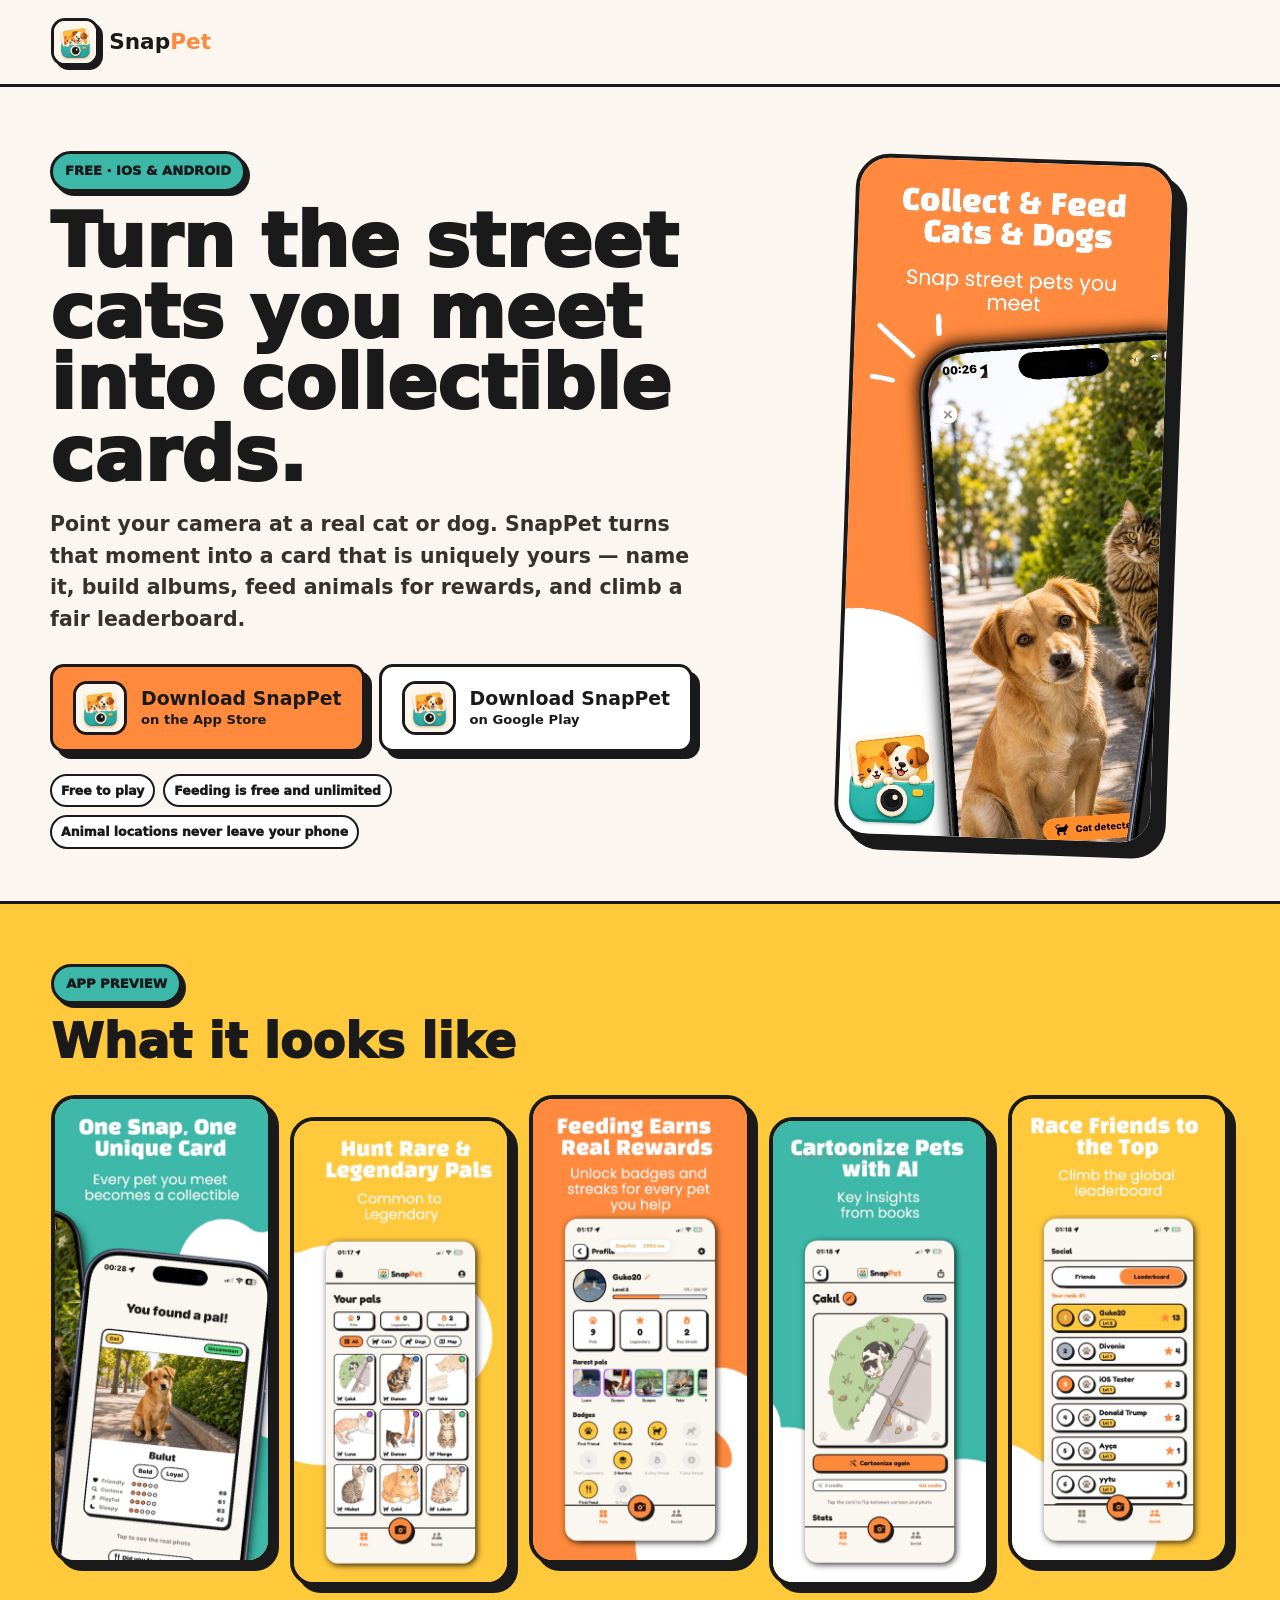
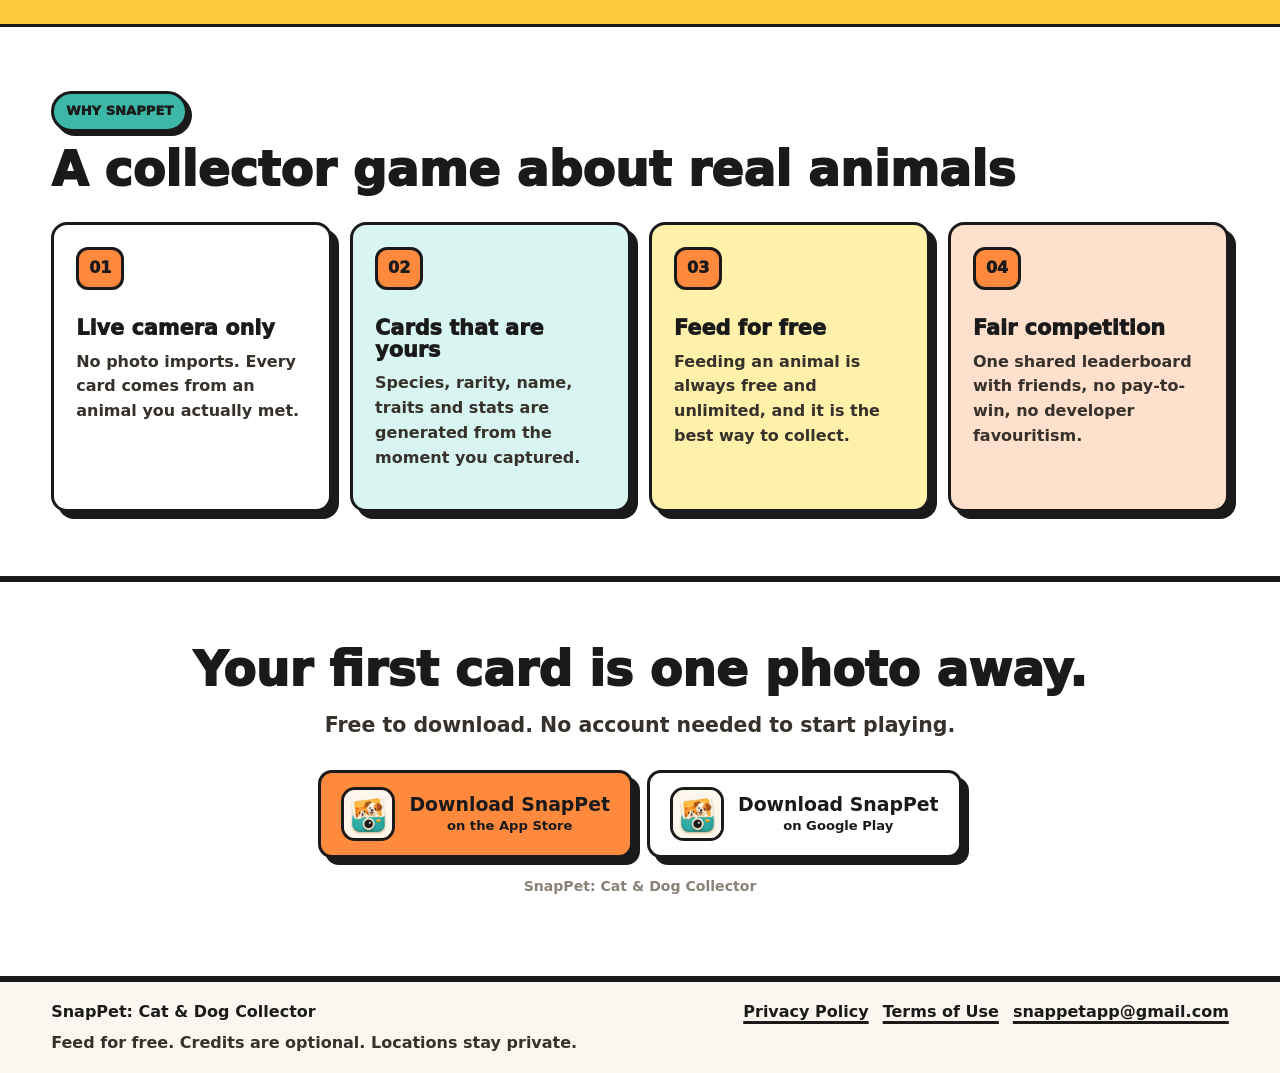
==== download.html @ 724a5b11 "Add an ad landing page that routes visitors to their own store" ====
<!DOCTYPE html>
<html lang="en">
<head>
  <meta charset="utf-8">
  <meta name="viewport" content="width=device-width, initial-scale=1">
  <title>Download SnapPet: Cat &amp; Dog Collector</title>
  <meta name="description" content="Point your camera at a real street cat or dog and turn the moment into a collectible card. Free to play on iOS and Android.">
  <!-- Ad landing page: kept out of search so it does not compete with index.html.
       Remove this tag if you ever want it to rank organically. -->
  <meta name="robots" content="noindex, follow">
  <meta name="theme-color" content="#FBF7F0">
  <meta property="og:title" content="Download SnapPet: Cat &amp; Dog Collector">
  <meta property="og:description" content="Turn the street cats and dogs you meet into collectible cards. Free on iOS and Android.">
  <meta property="og:type" content="website">
  <meta property="og:image" content="assets/app-icon.png">
  <link rel="icon" href="assets/brand-icon.png">
  <link rel="apple-touch-icon" href="assets/app-icon.png">
  <link rel="preload" as="image" href="assets/lp/hero.jpg">
  <link rel="stylesheet" href="styles.css">
  <style>
    /* Page-scoped extras so the shared styles.css stays untouched. */
    .lp-trust {
      display: flex;
      flex-wrap: wrap;
      gap: 8px;
      margin: 22px 0 0;
      padding: 0;
      list-style: none;
    }
    .lp-cta {
      text-align: center;
    }
    .lp-cta h2 {
      margin-top: 0;
    }
    .lp-cta .actions {
      justify-content: center;
    }
    .lp-note {
      margin-top: 18px;
      color: var(--warm-gray);
      font-size: .88rem;
      font-weight: 700;
    }
    /* styles.css sizes these images by width alone. This page also sets intrinsic
       width/height attributes (so the layout does not jump while they load), which
       without height:auto would stretch them to their full pixel height. */
    .hero-shot,
    .screen-grid img {
      height: auto;
    }
    /* Keep the hero image short enough that the store buttons stay above the fold
       on a laptop; on phones the copy and buttons already come first. */
    .hero-visual {
      width: min(100%, 320px);
    }
  </style>
</head>
<body>
  <header class="site-header">
    <a class="brand" href="index.html" aria-label="SnapPet">
      <img src="assets/lp/icon.png" alt="" width="48" height="48">
      <span>Snap<strong>Pet</strong></span>
    </a>
  </header>

  <main>
    <section class="hero">
      <div class="hero-copy">
        <p class="eyebrow" data-i18n="eyebrow">Free · iOS &amp; Android</p>
        <h1 data-i18n="h1">Turn the street cats you meet into collectible cards.</h1>
        <p class="lead" data-i18n="lead">Point your camera at a real cat or dog. SnapPet turns that moment into a card that is uniquely yours — name it, build albums, feed animals for rewards, and climb a fair leaderboard.</p>

        <div class="actions" id="store-actions">
          <a class="neo-button primary download-button" data-store="ios" href="https://apps.apple.com/app/id6784579838" target="_blank" rel="noopener" aria-label="Download SnapPet on the App Store">
            <img src="assets/lp/icon.png" alt="" width="54" height="54">
            <span>
              <strong data-i18n="cta">Download SnapPet</strong>
              <small data-i18n="ctaIos">on the App Store</small>
            </span>
          </a>
          <a class="neo-button secondary download-button" data-store="android" href="https://play.google.com/store/apps/details?id=com.easestack.snappet" target="_blank" rel="noopener" aria-label="Get SnapPet on Google Play">
            <img src="assets/lp/icon.png" alt="" width="54" height="54">
            <span>
              <strong data-i18n="cta">Download SnapPet</strong>
              <small data-i18n="ctaAndroid">on Google Play</small>
            </span>
          </a>
        </div>

        <ul class="lp-trust">
          <li class="pill" data-i18n="trust1">Free to play</li>
          <li class="pill" data-i18n="trust2">Feeding is free and unlimited</li>
          <li class="pill" data-i18n="trust3">Animal locations never leave your phone</li>
        </ul>
      </div>
      <div class="hero-visual">
        <img class="hero-shot" src="assets/lp/hero.jpg" width="549" height="1190" alt="SnapPet live camera screen recognising a street cat" fetchpriority="high">
      </div>
    </section>

    <section class="screens-showcase" aria-label="SnapPet app screens">
      <div class="section-heading">
        <p class="eyebrow" data-i18n="screensEyebrow">App preview</p>
        <h2 data-i18n="screensTitle">What it looks like</h2>
      </div>
      <div class="screen-grid">
        <img src="assets/lp/screen-card.jpg" width="440" height="953" loading="lazy" decoding="async" alt="A collectible card revealed after a capture">
        <img src="assets/lp/screen-collection.jpg" width="440" height="953" loading="lazy" decoding="async" alt="The collection screen with rare and legendary pals">
        <img src="assets/lp/screen-feeding.jpg" width="440" height="953" loading="lazy" decoding="async" alt="Feeding rewards and badges">
        <img src="assets/lp/screen-ai.jpg" width="440" height="953" loading="lazy" decoding="async" alt="An AI cartoonized pet card">
        <img src="assets/lp/screen-leaderboard.jpg" width="440" height="953" loading="lazy" decoding="async" alt="The social leaderboard">
      </div>
    </section>

    <section class="band">
      <div class="section-heading">
        <p class="eyebrow" data-i18n="whyEyebrow">Why SnapPet</p>
        <h2 data-i18n="whyTitle">A collector game about real animals</h2>
      </div>
      <div class="feature-grid">
        <article class="neo-card">
          <span class="number">01</span>
          <h3 data-i18n="f1t">Live camera only</h3>
          <p data-i18n="f1b">No photo imports. Every card comes from an animal you actually met.</p>
        </article>
        <article class="neo-card teal">
          <span class="number">02</span>
          <h3 data-i18n="f2t">Cards that are yours</h3>
          <p data-i18n="f2b">Species, rarity, name, traits and stats are generated from the moment you captured.</p>
        </article>
        <article class="neo-card yellow">
          <span class="number">03</span>
          <h3 data-i18n="f3t">Feed for free</h3>
          <p data-i18n="f3b">Feeding an animal is always free and unlimited, and it is the best way to collect.</p>
        </article>
        <article class="neo-card orange">
          <span class="number">04</span>
          <h3 data-i18n="f4t">Fair competition</h3>
          <p data-i18n="f4b">One shared leaderboard with friends, no pay-to-win, no developer favouritism.</p>
        </article>
      </div>
    </section>

    <section class="band lp-cta">
      <h2 data-i18n="finalTitle">Your first card is one photo away.</h2>
      <p class="lead" style="margin-inline:auto" data-i18n="finalBody">Free to download. No account needed to start playing.</p>
      <div class="actions" id="store-actions-bottom">
        <a class="neo-button primary download-button" data-store="ios" href="https://apps.apple.com/app/id6784579838" target="_blank" rel="noopener" aria-label="Download SnapPet on the App Store">
          <img src="assets/lp/icon.png" alt="" width="54" height="54">
          <span>
            <strong data-i18n="cta">Download SnapPet</strong>
            <small data-i18n="ctaIos">on the App Store</small>
          </span>
        </a>
        <a class="neo-button secondary download-button" data-store="android" href="https://play.google.com/store/apps/details?id=com.easestack.snappet" target="_blank" rel="noopener" aria-label="Get SnapPet on Google Play">
          <img src="assets/lp/icon.png" alt="" width="54" height="54">
          <span>
            <strong data-i18n="cta">Download SnapPet</strong>
            <small data-i18n="ctaAndroid">on Google Play</small>
          </span>
        </a>
      </div>
      <p class="lp-note" data-i18n="finalNote">SnapPet: Cat &amp; Dog Collector</p>
    </section>
  </main>

  <footer class="site-footer">
    <div>
      <strong>SnapPet: Cat &amp; Dog Collector</strong>
      <p data-i18n="footerTag">Feed for free. Credits are optional. Locations stay private.</p>
    </div>
    <div class="footer-links">
      <a href="privacy.html" data-i18n="privacy">Privacy Policy</a>
      <a href="terms.html" data-i18n="terms">Terms of Use</a>
      <a href="mailto:snappetapp@gmail.com">snappetapp@gmail.com</a>
    </div>
  </footer>

  <script>
  (function () {
    // ---- 1. Localisation -------------------------------------------------
    // Turkish is the primary ad market, so TR visitors get Turkish copy.
    // `?lang=tr` / `?lang=en` overrides detection, which makes the page testable.
    var TR = {
      eyebrow: 'Ücretsiz · iOS & Android',
      h1: 'Sokakta gördüğün kediyi koleksiyon kartına çevir.',
      lead: 'Kameranı gerçek bir kediye ya da köpeğe doğrult. SnapPet o anı sana özel bir karta dönüştürsün — isim ver, albüm yap, hayvanları besleyip ödül kazan, adil liderlik tablosunda yarış.',
      cta: "SnapPet'i indir",
      ctaIos: "App Store'dan",
      ctaAndroid: "Google Play'den",
      trust1: 'Oynaması ücretsiz',
      trust2: 'Besleme ücretsiz ve sınırsız',
      trust3: 'Hayvanların konumu telefonundan çıkmaz',
      screensEyebrow: 'Uygulamadan',
      screensTitle: 'Nasıl görünüyor',
      whyEyebrow: 'Neden SnapPet',
      whyTitle: 'Gerçek hayvanlar üzerine bir koleksiyon oyunu',
      f1t: 'Sadece canlı kamera',
      f1b: 'Galeriden yükleme yok. Her kart gerçekten karşılaştığın bir hayvandan geliyor.',
      f2t: 'Sana özel kartlar',
      f2b: 'Tür, nadirlik, isim, özellikler ve statlar yakaladığın andan üretiliyor.',
      f3t: 'Ücretsiz besle',
      f3b: 'Hayvan beslemek her zaman ücretsiz ve sınırsız — koleksiyon yapmanın en iyi yolu.',
      f4t: 'Adil rekabet',
      f4b: 'Arkadaşlarınla tek liderlik tablosu. Parayla üstünlük yok, geliştirici kayırması yok.',
      finalTitle: 'İlk kartın bir fotoğraf uzağında.',
      finalBody: 'İndirmesi ücretsiz. Oynamaya başlamak için hesap gerekmiyor.',
      finalNote: 'SnapPet: Kedi ve Köpek Koleksiyonu',
      footerTag: 'Besleme ücretsiz. Krediler isteğe bağlı. Konumlar gizli kalır.',
      privacy: 'Gizlilik Politikası',
      terms: 'Kullanım Koşulları'
    };

    var params = new URLSearchParams(location.search);
    var forced = (params.get('lang') || '').toLowerCase();
    var useTR = forced === 'tr' ||
      (forced !== 'en' && (navigator.language || '').toLowerCase().indexOf('tr') === 0);

    if (useTR) {
      document.documentElement.lang = 'tr';
      document.querySelectorAll('[data-i18n]').forEach(function (el) {
        var v = TR[el.getAttribute('data-i18n')];
        if (v) el.textContent = v;
      });
    }

    // ---- 2. Campaign passthrough ----------------------------------------
    // Forwards this page's campaign tag into each store link so App Store Connect
    // (ct) and Play Console (referrer) can attribute installs with no SDK in the app.
    // There is deliberately NO auto-redirect: Meta rejects bridge pages that jump
    // straight to a store, so the visitor always taps the button themselves.

    // Fill from App Store Connect > Analytics > Acquisition > Campaigns > Create Campaign.
    // Apple ignores `ct` unless `pt` is present, so iOS attribution stays dark until then.
    var APPLE_PROVIDER_TOKEN = '';
    var APPLE_ID = '6784579838';
    var ANDROID_PACKAGE = 'com.easestack.snappet';

    // Apple caps `ct` at 40 chars and rejects anything outside [A-Za-z0-9_-].
    function tag(name, fallback) {
      var raw = params.get(name) || fallback;
      return raw.replace(/[^A-Za-z0-9_-]/g, '').slice(0, 40) || fallback;
    }
    var campaign = tag('utm_campaign', params.get('ct') ? tag('ct', 'web') : 'web');
    var source = tag('utm_source', 'web');
    var medium = tag('utm_medium', 'referral');

    var iosURL = 'https://apps.apple.com/app/id' + APPLE_ID + '?ct=' + campaign + '&mt=8';
    if (APPLE_PROVIDER_TOKEN) iosURL += '&pt=' + encodeURIComponent(APPLE_PROVIDER_TOKEN);

    var referrer = 'utm_source=' + source + '&utm_medium=' + medium + '&utm_campaign=' + campaign;
    var androidURL = 'https://play.google.com/store/apps/details?id=' + ANDROID_PACKAGE +
      '&referrer=' + encodeURIComponent(referrer);

    document.querySelectorAll('[data-store="ios"]').forEach(function (a) { a.href = iosURL; });
    document.querySelectorAll('[data-store="android"]').forEach(function (a) { a.href = androidURL; });

    // ---- 3. Promote the visitor's own store ------------------------------
    var ua = navigator.userAgent || '';
    // iPadOS 13+ reports a desktop Safari UA, so fall back to the touch-capable Mac signature.
    var isIOS = /iPad|iPhone|iPod/.test(ua) ||
      (/Macintosh/.test(ua) && navigator.maxTouchPoints > 1);
    var isAndroid = /Android/.test(ua);
    if (!isIOS && !isAndroid) return; // desktop keeps the authored order

    document.querySelectorAll('.actions').forEach(function (row) {
      var own = row.querySelector(isIOS ? '[data-store="ios"]' : '[data-store="android"]');
      var other = row.querySelector(isIOS ? '[data-store="android"]' : '[data-store="ios"]');
      if (!own || !other) return;
      own.style.order = '0';
      other.style.order = '1';
      own.classList.replace('secondary', 'primary');
      other.classList.replace('primary', 'secondary');
    });
  })();
  </script>
</body>
</html>
---- styles.css ----
:root {
  --cream: #FBF7F0;
  --ink: #1A1A1A;
  --orange: #FF8A3D;
  --teal: #3DB8A8;
  --yellow: #FFC93C;
  --surface: #FFFFFF;
  --warm-gray: #8A8278;
  --border-light: #E3E3E6;
  --common: #9CA3AF;
  --uncommon: #4ADE80;
  --rare: #3B82F6;
  --epic: #A855F7;
  --legendary: #F59E0B;
  --radius: 16px;
  --shadow: 7px 7px 0 var(--ink);
}

* {
  box-sizing: border-box;
}

html {
  scroll-behavior: smooth;
}

body {
  margin: 0;
  background: var(--cream);
  color: var(--ink);
  font-family: ui-rounded, "SF Pro Rounded", "Arial Rounded MT Bold", system-ui, -apple-system, BlinkMacSystemFont, "Segoe UI", sans-serif;
  line-height: 1.55;
}

a {
  color: inherit;
  text-decoration-thickness: 3px;
  text-underline-offset: 4px;
}

img {
  display: block;
  max-width: 100%;
}

.site-header,
.site-footer {
  display: flex;
  align-items: center;
  justify-content: space-between;
  gap: 24px;
  padding: 18px clamp(18px, 4vw, 56px);
  border-bottom: 3px solid var(--ink);
  background: var(--cream);
}

.site-header {
  position: sticky;
  top: 0;
  z-index: 10;
}

.brand {
  display: inline-flex;
  align-items: center;
  gap: 10px;
  color: var(--ink);
  font-size: 1.35rem;
  font-weight: 900;
  text-decoration: none;
}

.brand img {
  width: 48px;
  height: 48px;
  border: 3px solid var(--ink);
  border-radius: 14px;
  background: var(--surface);
  box-shadow: 4px 4px 0 var(--ink);
}

.brand strong {
  color: var(--orange);
}

nav {
  display: flex;
  flex-wrap: wrap;
  align-items: center;
  justify-content: flex-end;
  gap: 8px;
}

nav a {
  border: 2px solid var(--ink);
  border-radius: 999px;
  background: var(--surface);
  padding: 8px 12px;
  color: var(--ink);
  font-size: .92rem;
  font-weight: 900;
  text-decoration: none;
}

nav a:hover,
nav a[aria-current="page"] {
  background: var(--yellow);
}

main {
  overflow: hidden;
}

.hero,
.split,
.roadmap,
.legal-page {
  width: min(1180px, calc(100% - 36px));
  margin: 0 auto;
}

.hero {
  display: grid;
  grid-template-columns: minmax(0, 1fr) minmax(320px, 450px);
  gap: clamp(28px, 6vw, 72px);
  align-items: center;
  min-height: calc(100svh - 86px);
  padding: 54px 0 42px;
}

.eyebrow {
  display: inline-flex;
  width: fit-content;
  margin: 0 0 14px;
  border: 3px solid var(--ink);
  border-radius: 999px;
  background: var(--teal);
  padding: 7px 12px;
  box-shadow: 4px 4px 0 var(--ink);
  color: var(--ink);
  font-size: .82rem;
  font-weight: 1000;
  text-transform: uppercase;
}

h1,
h2,
h3,
p {
  margin-top: 0;
}

h1 {
  max-width: 860px;
  margin-bottom: 18px;
  font-size: clamp(2.35rem, 5.8vw, 4.8rem);
  line-height: .96;
  font-weight: 1000;
  letter-spacing: 0;
}

h2 {
  margin-bottom: 16px;
  font-size: clamp(1.7rem, 3.7vw, 3rem);
  line-height: 1.02;
  font-weight: 1000;
  letter-spacing: 0;
}

h3 {
  margin-bottom: 10px;
  font-size: 1.3rem;
  line-height: 1.05;
  font-weight: 1000;
  letter-spacing: 0;
}

.lead {
  max-width: 760px;
  color: #36312b;
  font-size: clamp(1.05rem, 2vw, 1.28rem);
  font-weight: 650;
}

.actions {
  display: flex;
  flex-wrap: wrap;
  gap: 14px;
  margin-top: 28px;
}

.neo-button {
  display: inline-flex;
  align-items: center;
  justify-content: center;
  min-height: 52px;
  border: 3px solid var(--ink);
  border-radius: 14px;
  padding: 13px 18px;
  box-shadow: var(--shadow);
  color: var(--ink);
  font-weight: 1000;
  text-decoration: none;
  transition: transform .12s ease, box-shadow .12s ease;
}

.neo-button:hover {
  transform: translate(3px, 3px);
  box-shadow: 4px 4px 0 var(--ink);
}

.neo-button.primary {
  background: var(--orange);
}

.neo-button.secondary {
  background: var(--surface);
}

.download-button {
  gap: 14px;
  min-height: 82px;
  padding: 14px 20px;
  font-size: 1.18rem;
}

.download-button img {
  width: 54px;
  height: 54px;
  border: 3px solid var(--ink);
  border-radius: 14px;
  background: var(--surface);
}

.download-button span {
  display: grid;
  line-height: 1.05;
}

.download-button small {
  margin-top: 5px;
  font-size: .82rem;
  font-weight: 900;
}

.hero-visual {
  justify-self: center;
  width: min(100%, 430px);
}

.hero-shot {
  width: min(100%, 420px);
  border: 4px solid var(--ink);
  border-radius: 34px;
  background: var(--orange);
  box-shadow: 12px 12px 0 var(--ink);
  transform: rotate(2deg);
}

.phone-frame {
  border: 4px solid var(--ink);
  border-radius: 34px;
  background: var(--teal);
  padding: 18px;
  box-shadow: 12px 12px 0 var(--ink);
  transform: rotate(2deg);
}

.phone-top,
.phone-actions,
.card-top,
.trait-row,
.stat-grid,
.tag-list {
  display: flex;
  align-items: center;
  gap: 8px;
}

.phone-top,
.phone-actions {
  justify-content: space-between;
  color: var(--ink);
  font-weight: 1000;
}

.pill,
.camera-dot,
.rarity,
.pet-icon,
.trait-row span,
.tag-list li {
  border: 2px solid var(--ink);
  border-radius: 999px;
  padding: 5px 9px;
  background: var(--surface);
  color: var(--ink);
  font-size: .78rem;
  font-weight: 1000;
}

.camera-dot {
  background: var(--orange);
}

.card-preview {
  margin: 16px 0;
  border: 4px solid var(--ink);
  border-radius: 22px;
  background: var(--surface);
  padding: 15px;
  box-shadow: 6px 6px 0 var(--ink);
}

.card-preview.legendary {
  background: var(--yellow);
}

.card-top {
  justify-content: space-between;
}

.rarity {
  background: var(--legendary);
}

.pet-icon {
  background: var(--surface);
}

.card-preview img {
  width: 82%;
  margin: 14px auto 4px;
  border: 3px solid var(--ink);
  border-radius: 18px;
  background: var(--cream);
}

.card-preview h2 {
  margin: 10px 0 8px;
  font-size: 1.75rem;
}

.trait-row {
  flex-wrap: wrap;
  margin-bottom: 12px;
}

.trait-row span:first-child {
  background: var(--teal);
}

.trait-row span:last-child {
  background: var(--orange);
}

.stat-grid {
  display: grid;
  grid-template-columns: 1fr 1fr;
  gap: 8px;
}

.stat-grid span {
  border: 2px solid var(--ink);
  border-radius: 10px;
  background: var(--surface);
  padding: 8px;
  font-size: .86rem;
  font-weight: 900;
}

.band {
  border-top: 3px solid var(--ink);
  border-bottom: 3px solid var(--ink);
  background: var(--surface);
  padding: 64px clamp(18px, 4vw, 56px);
}

.screens-showcase {
  border-top: 3px solid var(--ink);
  background: var(--yellow);
  padding: 60px clamp(18px, 4vw, 56px);
}

.section-heading {
  width: min(1180px, 100%);
  margin: 0 auto 28px;
}

.screen-grid {
  display: grid;
  grid-template-columns: repeat(5, minmax(210px, 1fr));
  gap: 18px;
  width: min(1180px, 100%);
  margin: 0 auto;
}

.screen-grid img {
  width: 100%;
  border: 4px solid var(--ink);
  border-radius: 24px;
  background: var(--surface);
  box-shadow: var(--shadow);
}

.screen-grid img:nth-child(2n) {
  transform: translateY(22px);
}

.feature-grid {
  display: grid;
  grid-template-columns: repeat(4, minmax(0, 1fr));
  gap: 18px;
  width: min(1180px, 100%);
  margin: 0 auto;
}

.neo-card,
.wide-card,
.promise-item,
.timeline article,
.legal-content {
  border: 3px solid var(--ink);
  border-radius: var(--radius);
  background: var(--surface);
  box-shadow: var(--shadow);
}

.neo-card {
  min-height: 290px;
  padding: 22px;
}

.neo-card.teal {
  background: #d9f5f1;
}

.neo-card.yellow {
  background: #fff0aa;
}

.neo-card.orange {
  background: #ffe0cc;
}

.number {
  display: inline-flex;
  margin-bottom: 28px;
  border: 3px solid var(--ink);
  border-radius: 12px;
  background: var(--orange);
  padding: 6px 10px;
  font-weight: 1000;
}

.neo-card p,
.wide-card p,
.promise-item span,
.timeline span,
.legal-content p,
.legal-content li {
  color: #36312b;
  font-weight: 620;
}

.split {
  display: grid;
  grid-template-columns: .9fr 1.1fr;
  gap: clamp(22px, 5vw, 56px);
  align-items: start;
  padding: 70px 0;
}

.promise-list {
  display: grid;
  gap: 16px;
}

.promise-item {
  padding: 20px;
}

.promise-item strong {
  display: block;
  margin-bottom: 4px;
  font-size: 1.14rem;
  font-weight: 1000;
}

.social-band {
  background: var(--yellow);
}

.wide-card {
  display: grid;
  grid-template-columns: minmax(0, 1fr) minmax(240px, 360px);
  gap: 24px;
  width: min(1180px, 100%);
  margin: 0 auto;
  padding: 26px;
}

.tag-list {
  flex-wrap: wrap;
  align-content: start;
  margin: 0;
  padding: 0;
  list-style: none;
}

.tag-list li:nth-child(2n) {
  background: var(--teal);
}

.tag-list li:nth-child(3n) {
  background: var(--orange);
}

.roadmap {
  padding: 70px 0;
}

.timeline {
  display: grid;
  grid-template-columns: repeat(3, minmax(0, 1fr));
  gap: 18px;
}

.timeline article {
  padding: 22px;
}

.timeline strong {
  display: block;
  margin-bottom: 10px;
  font-size: 1.5rem;
  font-weight: 1000;
}

.legal-page {
  padding: 54px 0 70px;
}

.legal-hero {
  margin-bottom: 30px;
}

.legal-hero h1 {
  max-width: 900px;
}

.legal-content {
  padding: clamp(22px, 4vw, 42px);
}

.legal-content h2 {
  margin-top: 34px;
  margin-bottom: 8px;
  font-size: clamp(1.25rem, 2.4vw, 1.8rem);
}

.legal-content h2:first-child {
  margin-top: 0;
}

.legal-content ul {
  padding-left: 24px;
}

.legal-content li + li {
  margin-top: 8px;
}

.site-footer {
  align-items: flex-start;
  border-top: 3px solid var(--ink);
  border-bottom: 0;
}

.site-footer p {
  margin: 6px 0 0;
  color: #36312b;
  font-weight: 700;
}

.footer-links {
  display: flex;
  flex-wrap: wrap;
  justify-content: flex-end;
  gap: 14px;
  font-weight: 900;
}

@media (max-width: 980px) {
  .site-header,
  .site-footer,
  .hero,
  .split,
  .wide-card {
    grid-template-columns: 1fr;
  }

  .site-header,
  .site-footer {
    align-items: flex-start;
    flex-direction: column;
  }

  nav,
  .footer-links {
    justify-content: flex-start;
  }

  .hero {
    min-height: auto;
  }

  .screen-grid {
    grid-template-columns: repeat(3, minmax(0, 1fr));
  }

  .feature-grid,
  .timeline {
    grid-template-columns: 1fr 1fr;
  }
}

@media (max-width: 640px) {
  .feature-grid,
  .timeline,
  .stat-grid {
    grid-template-columns: 1fr;
  }

  h1 {
    font-size: clamp(2.2rem, 11vw, 3.25rem);
  }

  .hero-shot {
    transform: none;
    box-shadow: 8px 8px 0 var(--ink);
  }

  .download-button {
    width: 100%;
    justify-content: flex-start;
  }

  .phone-frame {
    transform: none;
    box-shadow: 8px 8px 0 var(--ink);
  }

  .screen-grid {
    display: flex;
    gap: 14px;
    margin-inline: -18px;
    overflow-x: auto;
    padding: 0 18px 10px;
    scroll-snap-type: x mandatory;
  }

  .screen-grid img {
    flex: 0 0 min(78vw, 320px);
    scroll-snap-align: start;
  }

  .screen-grid img:nth-child(2n) {
    transform: none;
  }

  .site-header {
    position: static;
  }
}
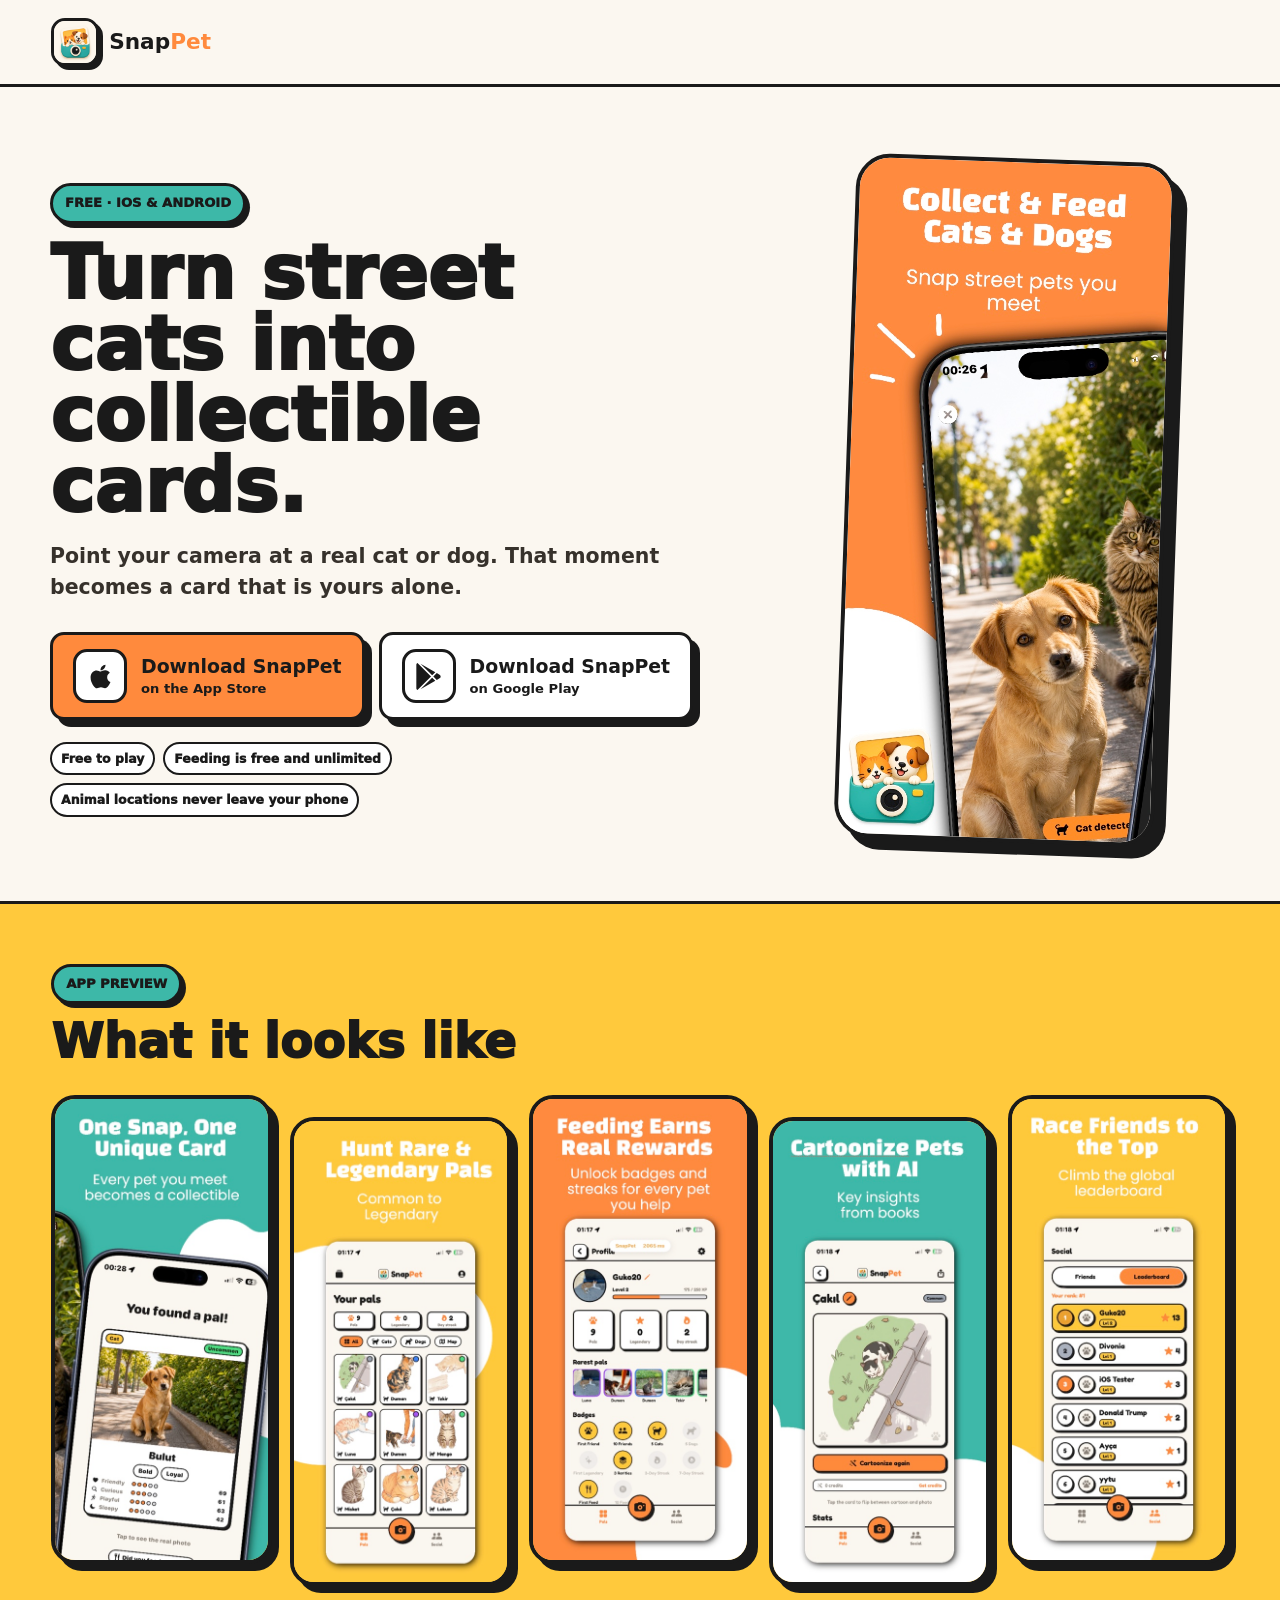
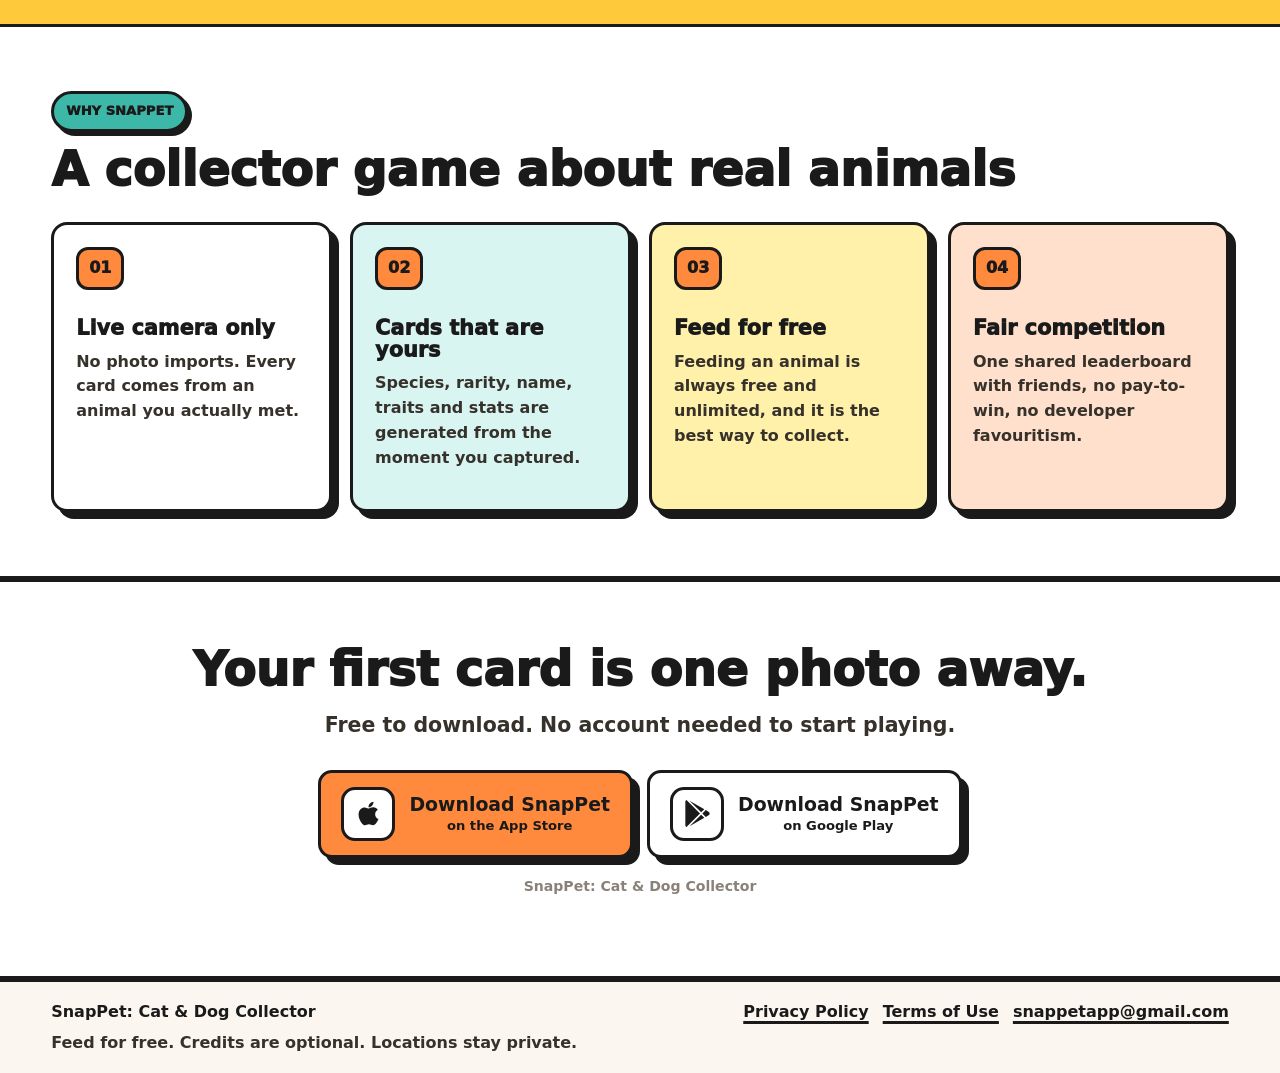
==== commit 215de3f1: "Put platform marks on the store buttons and lift them above the fold" ====
--- a/download.html
+++ b/download.html
@@ -54,6 +54,45 @@
     .hero-visual {
       width: min(100%, 320px);
     }
+    /* Platform mark in place of the app icon, in the same bordered tile the
+       shared .download-button img rule draws. */
+    .lp-badge {
+      display: inline-flex;
+      flex: 0 0 auto;
+      align-items: center;
+      justify-content: center;
+      width: 54px;
+      height: 54px;
+      border: 3px solid var(--ink);
+      border-radius: 14px;
+      background: var(--surface);
+    }
+    .lp-badge svg {
+      width: 27px;
+      height: 27px;
+      fill: var(--ink);
+    }
+    /* On a phone the hero has to end above the browser toolbar, or the second
+       store button lands underneath it. */
+    @media (max-width: 700px) {
+      .hero {
+        min-height: auto;
+        padding: 26px 0 30px;
+      }
+      .hero h1 {
+        margin-bottom: 14px;
+        font-size: clamp(1.95rem, 8.4vw, 2.6rem);
+      }
+      .hero .lead {
+        font-size: 1rem;
+      }
+      .hero .actions {
+        margin-top: 20px;
+      }
+      .lp-trust {
+        margin-top: 16px;
+      }
+    }
   </style>
 </head>
 <body>
@@ -68,19 +107,19 @@
     <section class="hero">
       <div class="hero-copy">
         <p class="eyebrow" data-i18n="eyebrow">Free · iOS &amp; Android</p>
-        <h1 data-i18n="h1">Turn the street cats you meet into collectible cards.</h1>
-        <p class="lead" data-i18n="lead">Point your camera at a real cat or dog. SnapPet turns that moment into a card that is uniquely yours — name it, build albums, feed animals for rewards, and climb a fair leaderboard.</p>
+        <h1 data-i18n="h1">Turn street cats into collectible cards.</h1>
+        <p class="lead" data-i18n="lead">Point your camera at a real cat or dog. That moment becomes a card that is yours alone.</p>
 
         <div class="actions" id="store-actions">
           <a class="neo-button primary download-button" data-store="ios" href="https://apps.apple.com/app/id6784579838" target="_blank" rel="noopener" aria-label="Download SnapPet on the App Store">
-            <img src="assets/lp/icon.png" alt="" width="54" height="54">
+            <span class="lp-badge" aria-hidden="true"><svg viewBox="0 0 384 512"><path d="M318.7 268.7c-.2-36.7 16.4-64.4 50-84.8-18.8-26.9-47.2-41.7-84.7-44.6-35.5-2.8-74.3 20.7-88.5 20.7-15 0-49.4-19.7-76.4-19.7C63.3 141.2 4 184.8 4 273.5q0 39.3 14.4 81.2c12.8 36.7 59 126.7 107.2 125.2 25.2-.6 43-17.9 75.8-17.9 31.8 0 48.3 17.9 76.4 17.9 48.6-.7 90.4-82.5 102.6-119.3-65.2-30.7-61.7-90-61.7-91.9zm-56.6-164.2c27.3-32.4 24.8-61.9 24-72.5-24.1 1.4-52 16.4-67.9 34.9-17.5 19.8-27.8 44.3-25.6 71.9 26.1 2 49.9-11.4 69.5-34.3z"/></svg></span>
             <span>
               <strong data-i18n="cta">Download SnapPet</strong>
               <small data-i18n="ctaIos">on the App Store</small>
             </span>
           </a>
           <a class="neo-button secondary download-button" data-store="android" href="https://play.google.com/store/apps/details?id=com.easestack.snappet" target="_blank" rel="noopener" aria-label="Get SnapPet on Google Play">
-            <img src="assets/lp/icon.png" alt="" width="54" height="54">
+            <span class="lp-badge" aria-hidden="true"><svg viewBox="0 0 512 512"><path d="M325.3 234.3L104.6 13l280.8 161.2-60.1 60.1zM47 0C34 6.8 25.3 19.2 25.3 35.3v441.3c0 16.1 8.7 28.5 21.7 35.3l256.6-256L47 0zm425.2 225.6l-58.9-34.1-65.7 64.5 65.7 64.5 60.1-34.1c18-14.3 18-46.5-1.2-60.8zM104.6 499l280.8-161.2-60.1-60.1L104.6 499z"/></svg></span>
             <span>
               <strong data-i18n="cta">Download SnapPet</strong>
               <small data-i18n="ctaAndroid">on Google Play</small>
@@ -147,14 +186,14 @@
       <p class="lead" style="margin-inline:auto" data-i18n="finalBody">Free to download. No account needed to start playing.</p>
       <div class="actions" id="store-actions-bottom">
         <a class="neo-button primary download-button" data-store="ios" href="https://apps.apple.com/app/id6784579838" target="_blank" rel="noopener" aria-label="Download SnapPet on the App Store">
-          <img src="assets/lp/icon.png" alt="" width="54" height="54">
+            <span class="lp-badge" aria-hidden="true"><svg viewBox="0 0 384 512"><path d="M318.7 268.7c-.2-36.7 16.4-64.4 50-84.8-18.8-26.9-47.2-41.7-84.7-44.6-35.5-2.8-74.3 20.7-88.5 20.7-15 0-49.4-19.7-76.4-19.7C63.3 141.2 4 184.8 4 273.5q0 39.3 14.4 81.2c12.8 36.7 59 126.7 107.2 125.2 25.2-.6 43-17.9 75.8-17.9 31.8 0 48.3 17.9 76.4 17.9 48.6-.7 90.4-82.5 102.6-119.3-65.2-30.7-61.7-90-61.7-91.9zm-56.6-164.2c27.3-32.4 24.8-61.9 24-72.5-24.1 1.4-52 16.4-67.9 34.9-17.5 19.8-27.8 44.3-25.6 71.9 26.1 2 49.9-11.4 69.5-34.3z"/></svg></span>
           <span>
             <strong data-i18n="cta">Download SnapPet</strong>
             <small data-i18n="ctaIos">on the App Store</small>
           </span>
         </a>
         <a class="neo-button secondary download-button" data-store="android" href="https://play.google.com/store/apps/details?id=com.easestack.snappet" target="_blank" rel="noopener" aria-label="Get SnapPet on Google Play">
-          <img src="assets/lp/icon.png" alt="" width="54" height="54">
+            <span class="lp-badge" aria-hidden="true"><svg viewBox="0 0 512 512"><path d="M325.3 234.3L104.6 13l280.8 161.2-60.1 60.1zM47 0C34 6.8 25.3 19.2 25.3 35.3v441.3c0 16.1 8.7 28.5 21.7 35.3l256.6-256L47 0zm425.2 225.6l-58.9-34.1-65.7 64.5 65.7 64.5 60.1-34.1c18-14.3 18-46.5-1.2-60.8zM104.6 499l280.8-161.2-60.1-60.1L104.6 499z"/></svg></span>
           <span>
             <strong data-i18n="cta">Download SnapPet</strong>
             <small data-i18n="ctaAndroid">on Google Play</small>
@@ -184,8 +223,8 @@
     // `?lang=tr` / `?lang=en` overrides detection, which makes the page testable.
     var TR = {
       eyebrow: 'Ücretsiz · iOS & Android',
-      h1: 'Sokakta gördüğün kediyi koleksiyon kartına çevir.',
-      lead: 'Kameranı gerçek bir kediye ya da köpeğe doğrult. SnapPet o anı sana özel bir karta dönüştürsün — isim ver, albüm yap, hayvanları besleyip ödül kazan, adil liderlik tablosunda yarış.',
+      h1: 'Sokak kedilerini koleksiyon kartına çevir.',
+      lead: 'Kameranı gerçek bir kediye doğrult, o an sana özel bir koleksiyon kartına dönüşsün.',
       cta: "SnapPet'i indir",
       ctaIos: "App Store'dan",
       ctaAndroid: "Google Play'den",
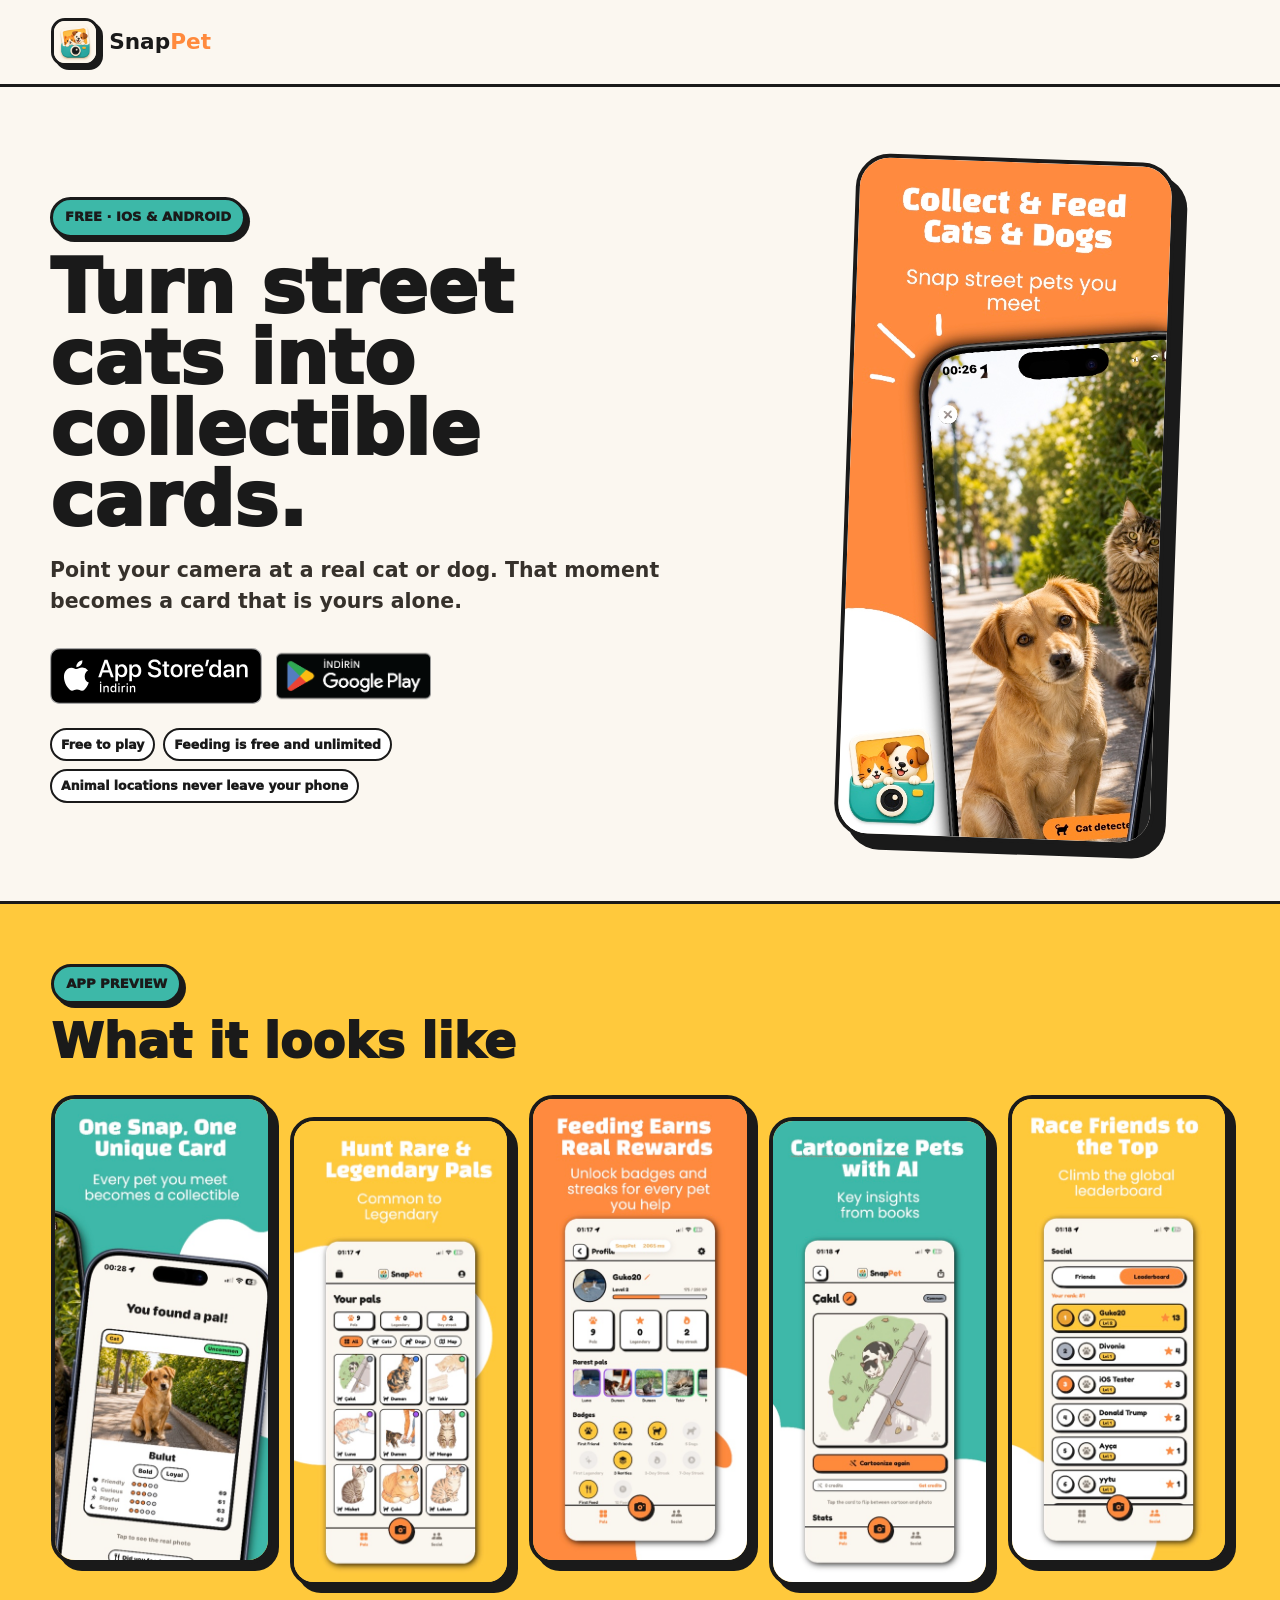
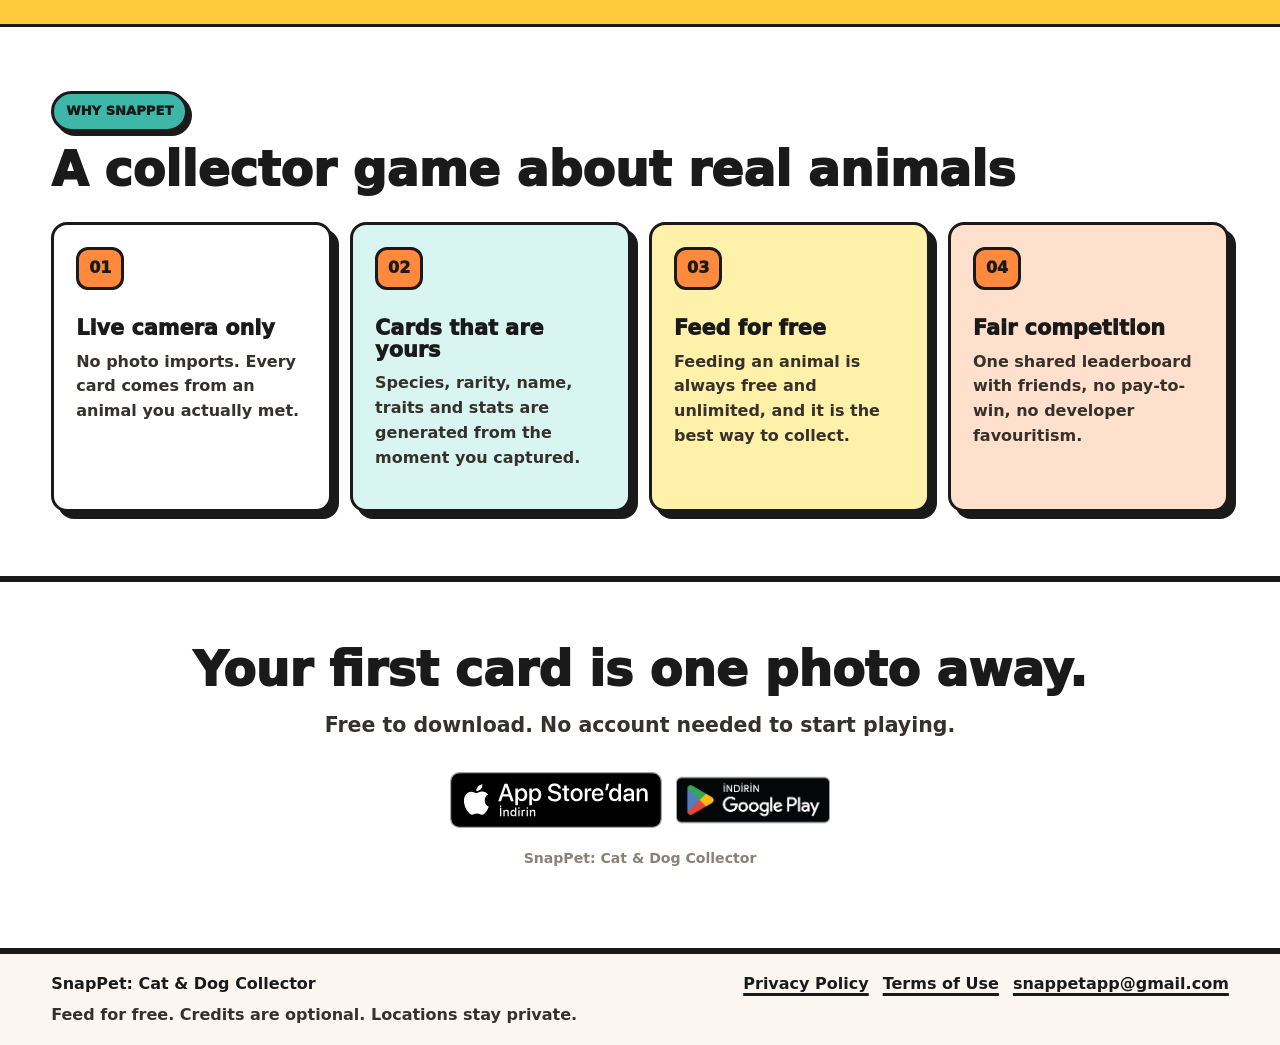
==== commit 5f3924c1: "Use the official Turkish App Store and Google Play badges" ====
--- a/download.html
+++ b/download.html
@@ -54,23 +54,28 @@
     .hero-visual {
       width: min(100%, 320px);
     }
-    /* Platform mark in place of the app icon, in the same bordered tile the
-       shared .download-button img rule draws. */
-    .lp-badge {
+    /* Official Apple and Google badge artwork, used unmodified. The two badges are
+       matched on height rather than width because their aspect ratios differ, and
+       Google ships theirs with built-in clear space, so it needs to be ~7% taller
+       for the two black rectangles to read as the same size. */
+    .actions {
+      align-items: center;
+      --badge-h: clamp(46px, 12.8vw, 56px);
+    }
+    .lp-store {
       display: inline-flex;
-      flex: 0 0 auto;
-      align-items: center;
-      justify-content: center;
-      width: 54px;
-      height: 54px;
-      border: 3px solid var(--ink);
-      border-radius: 14px;
-      background: var(--surface);
-    }
-    .lp-badge svg {
-      width: 27px;
-      height: 27px;
-      fill: var(--ink);
+      transition: transform .12s ease;
+    }
+    .lp-store:hover {
+      transform: translate(2px, 2px);
+    }
+    .lp-store img {
+      display: block;
+      width: auto;
+      height: var(--badge-h);
+    }
+    .lp-store[data-store="android"] img {
+      height: calc(var(--badge-h) * 1.07);
     }
     /* On a phone the hero has to end above the browser toolbar, or the second
        store button lands underneath it. */
@@ -111,19 +116,11 @@
         <p class="lead" data-i18n="lead">Point your camera at a real cat or dog. That moment becomes a card that is yours alone.</p>
 
         <div class="actions" id="store-actions">
-          <a class="neo-button primary download-button" data-store="ios" href="https://apps.apple.com/app/id6784579838" target="_blank" rel="noopener" aria-label="Download SnapPet on the App Store">
-            <span class="lp-badge" aria-hidden="true"><svg viewBox="0 0 384 512"><path d="M318.7 268.7c-.2-36.7 16.4-64.4 50-84.8-18.8-26.9-47.2-41.7-84.7-44.6-35.5-2.8-74.3 20.7-88.5 20.7-15 0-49.4-19.7-76.4-19.7C63.3 141.2 4 184.8 4 273.5q0 39.3 14.4 81.2c12.8 36.7 59 126.7 107.2 125.2 25.2-.6 43-17.9 75.8-17.9 31.8 0 48.3 17.9 76.4 17.9 48.6-.7 90.4-82.5 102.6-119.3-65.2-30.7-61.7-90-61.7-91.9zm-56.6-164.2c27.3-32.4 24.8-61.9 24-72.5-24.1 1.4-52 16.4-67.9 34.9-17.5 19.8-27.8 44.3-25.6 71.9 26.1 2 49.9-11.4 69.5-34.3z"/></svg></span>
-            <span>
-              <strong data-i18n="cta">Download SnapPet</strong>
-              <small data-i18n="ctaIos">on the App Store</small>
-            </span>
+          <a class="lp-store" data-store="ios" href="https://apps.apple.com/app/id6784579838" target="_blank" rel="noopener">
+            <img src="assets/lp/badge-appstore-tr.svg" width="212" height="56" alt="App Store'dan indirin">
           </a>
-          <a class="neo-button secondary download-button" data-store="android" href="https://play.google.com/store/apps/details?id=com.easestack.snappet" target="_blank" rel="noopener" aria-label="Get SnapPet on Google Play">
-            <span class="lp-badge" aria-hidden="true"><svg viewBox="0 0 512 512"><path d="M325.3 234.3L104.6 13l280.8 161.2-60.1 60.1zM47 0C34 6.8 25.3 19.2 25.3 35.3v441.3c0 16.1 8.7 28.5 21.7 35.3l256.6-256L47 0zm425.2 225.6l-58.9-34.1-65.7 64.5 65.7 64.5 60.1-34.1c18-14.3 18-46.5-1.2-60.8zM104.6 499l280.8-161.2-60.1-60.1L104.6 499z"/></svg></span>
-            <span>
-              <strong data-i18n="cta">Download SnapPet</strong>
-              <small data-i18n="ctaAndroid">on Google Play</small>
-            </span>
+          <a class="lp-store" data-store="android" href="https://play.google.com/store/apps/details?id=com.easestack.snappet" target="_blank" rel="noopener">
+            <img src="assets/lp/badge-googleplay-tr.png" width="155" height="60" alt="Google Play'den indirin">
           </a>
         </div>
 
@@ -185,19 +182,11 @@
       <h2 data-i18n="finalTitle">Your first card is one photo away.</h2>
       <p class="lead" style="margin-inline:auto" data-i18n="finalBody">Free to download. No account needed to start playing.</p>
       <div class="actions" id="store-actions-bottom">
-        <a class="neo-button primary download-button" data-store="ios" href="https://apps.apple.com/app/id6784579838" target="_blank" rel="noopener" aria-label="Download SnapPet on the App Store">
-            <span class="lp-badge" aria-hidden="true"><svg viewBox="0 0 384 512"><path d="M318.7 268.7c-.2-36.7 16.4-64.4 50-84.8-18.8-26.9-47.2-41.7-84.7-44.6-35.5-2.8-74.3 20.7-88.5 20.7-15 0-49.4-19.7-76.4-19.7C63.3 141.2 4 184.8 4 273.5q0 39.3 14.4 81.2c12.8 36.7 59 126.7 107.2 125.2 25.2-.6 43-17.9 75.8-17.9 31.8 0 48.3 17.9 76.4 17.9 48.6-.7 90.4-82.5 102.6-119.3-65.2-30.7-61.7-90-61.7-91.9zm-56.6-164.2c27.3-32.4 24.8-61.9 24-72.5-24.1 1.4-52 16.4-67.9 34.9-17.5 19.8-27.8 44.3-25.6 71.9 26.1 2 49.9-11.4 69.5-34.3z"/></svg></span>
-          <span>
-            <strong data-i18n="cta">Download SnapPet</strong>
-            <small data-i18n="ctaIos">on the App Store</small>
-          </span>
+        <a class="lp-store" data-store="ios" href="https://apps.apple.com/app/id6784579838" target="_blank" rel="noopener">
+          <img src="assets/lp/badge-appstore-tr.svg" width="212" height="56" alt="App Store'dan indirin">
         </a>
-        <a class="neo-button secondary download-button" data-store="android" href="https://play.google.com/store/apps/details?id=com.easestack.snappet" target="_blank" rel="noopener" aria-label="Get SnapPet on Google Play">
-            <span class="lp-badge" aria-hidden="true"><svg viewBox="0 0 512 512"><path d="M325.3 234.3L104.6 13l280.8 161.2-60.1 60.1zM47 0C34 6.8 25.3 19.2 25.3 35.3v441.3c0 16.1 8.7 28.5 21.7 35.3l256.6-256L47 0zm425.2 225.6l-58.9-34.1-65.7 64.5 65.7 64.5 60.1-34.1c18-14.3 18-46.5-1.2-60.8zM104.6 499l280.8-161.2-60.1-60.1L104.6 499z"/></svg></span>
-          <span>
-            <strong data-i18n="cta">Download SnapPet</strong>
-            <small data-i18n="ctaAndroid">on Google Play</small>
-          </span>
+        <a class="lp-store" data-store="android" href="https://play.google.com/store/apps/details?id=com.easestack.snappet" target="_blank" rel="noopener">
+          <img src="assets/lp/badge-googleplay-tr.png" width="155" height="60" alt="Google Play'den indirin">
         </a>
       </div>
       <p class="lp-note" data-i18n="finalNote">SnapPet: Cat &amp; Dog Collector</p>
@@ -225,9 +214,6 @@
       eyebrow: 'Ücretsiz · iOS & Android',
       h1: 'Sokak kedilerini koleksiyon kartına çevir.',
       lead: 'Kameranı gerçek bir kediye doğrult, o an sana özel bir koleksiyon kartına dönüşsün.',
-      cta: "SnapPet'i indir",
-      ctaIos: "App Store'dan",
-      ctaAndroid: "Google Play'den",
       trust1: 'Oynaması ücretsiz',
       trust2: 'Besleme ücretsiz ve sınırsız',
       trust3: 'Hayvanların konumu telefonundan çıkmaz',
@@ -309,8 +295,6 @@
       if (!own || !other) return;
       own.style.order = '0';
       other.style.order = '1';
-      own.classList.replace('secondary', 'primary');
-      other.classList.replace('primary', 'secondary');
     });
   })();
   </script>
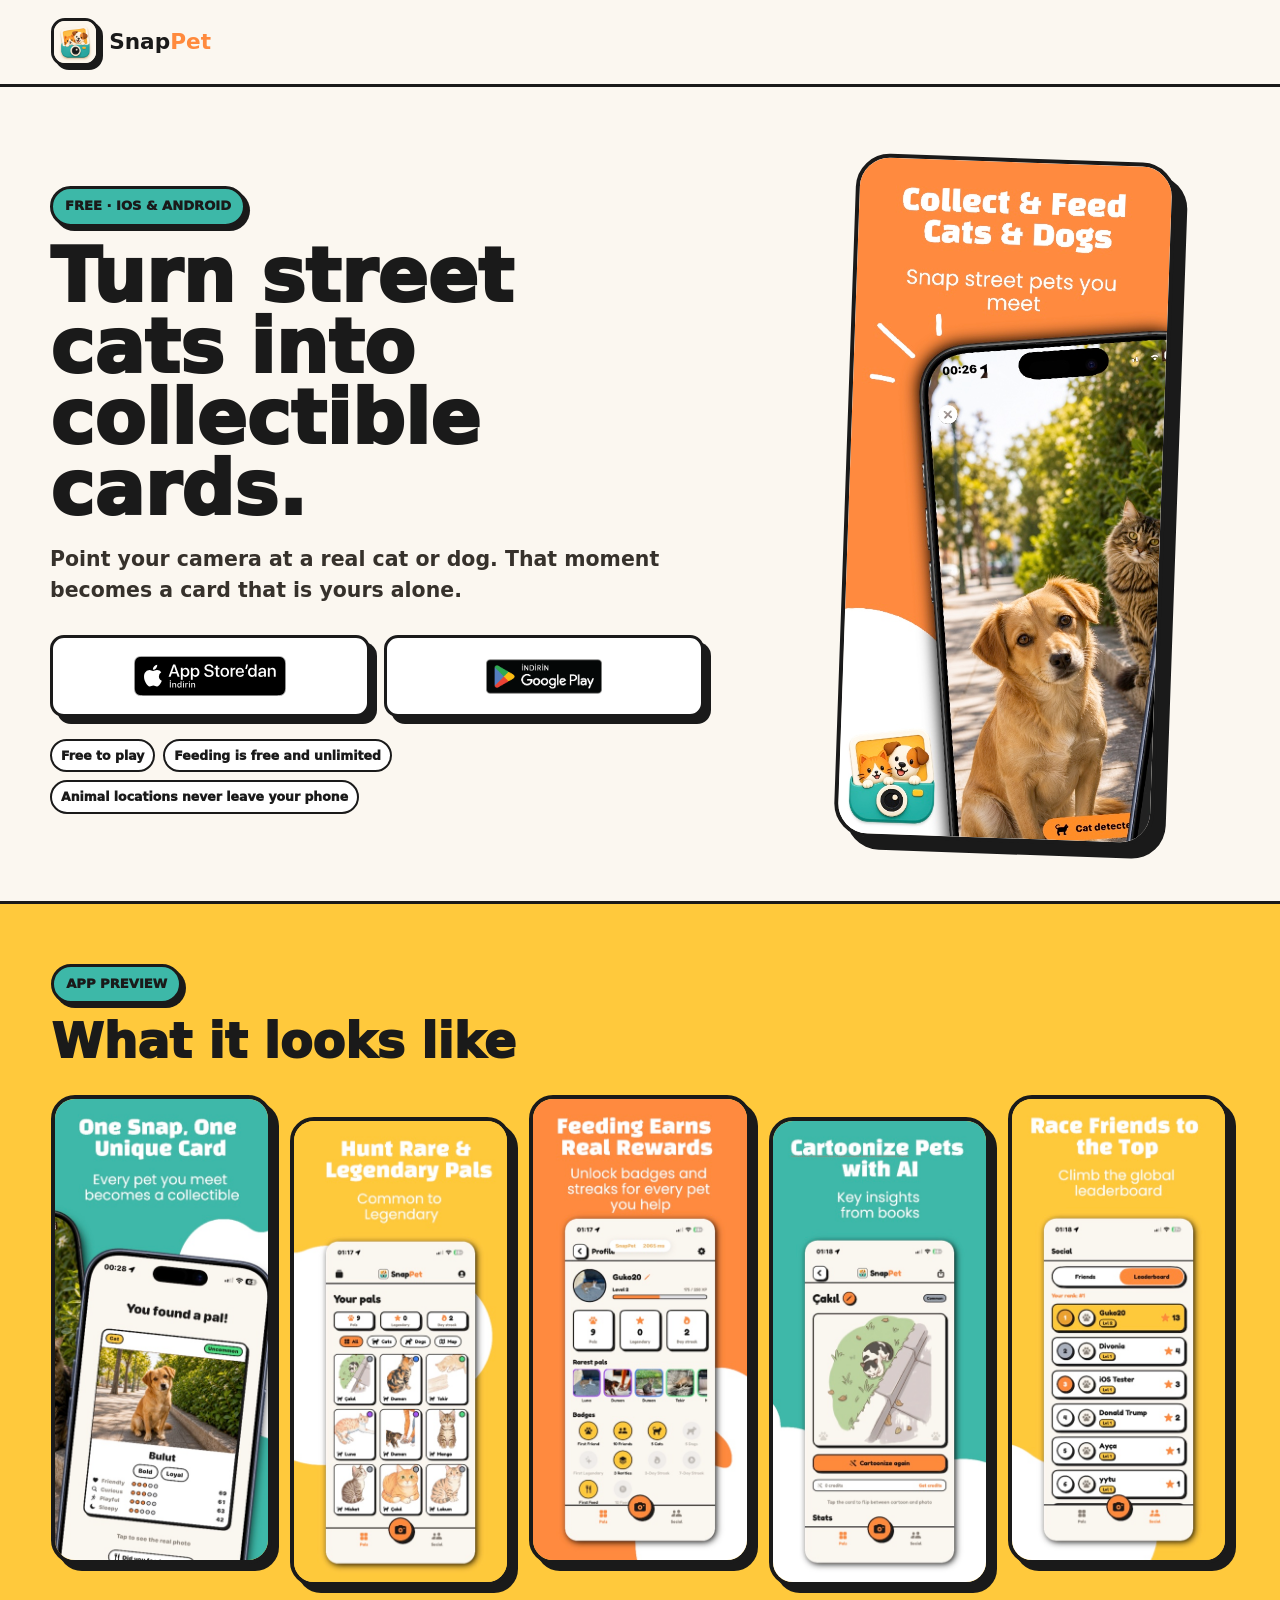
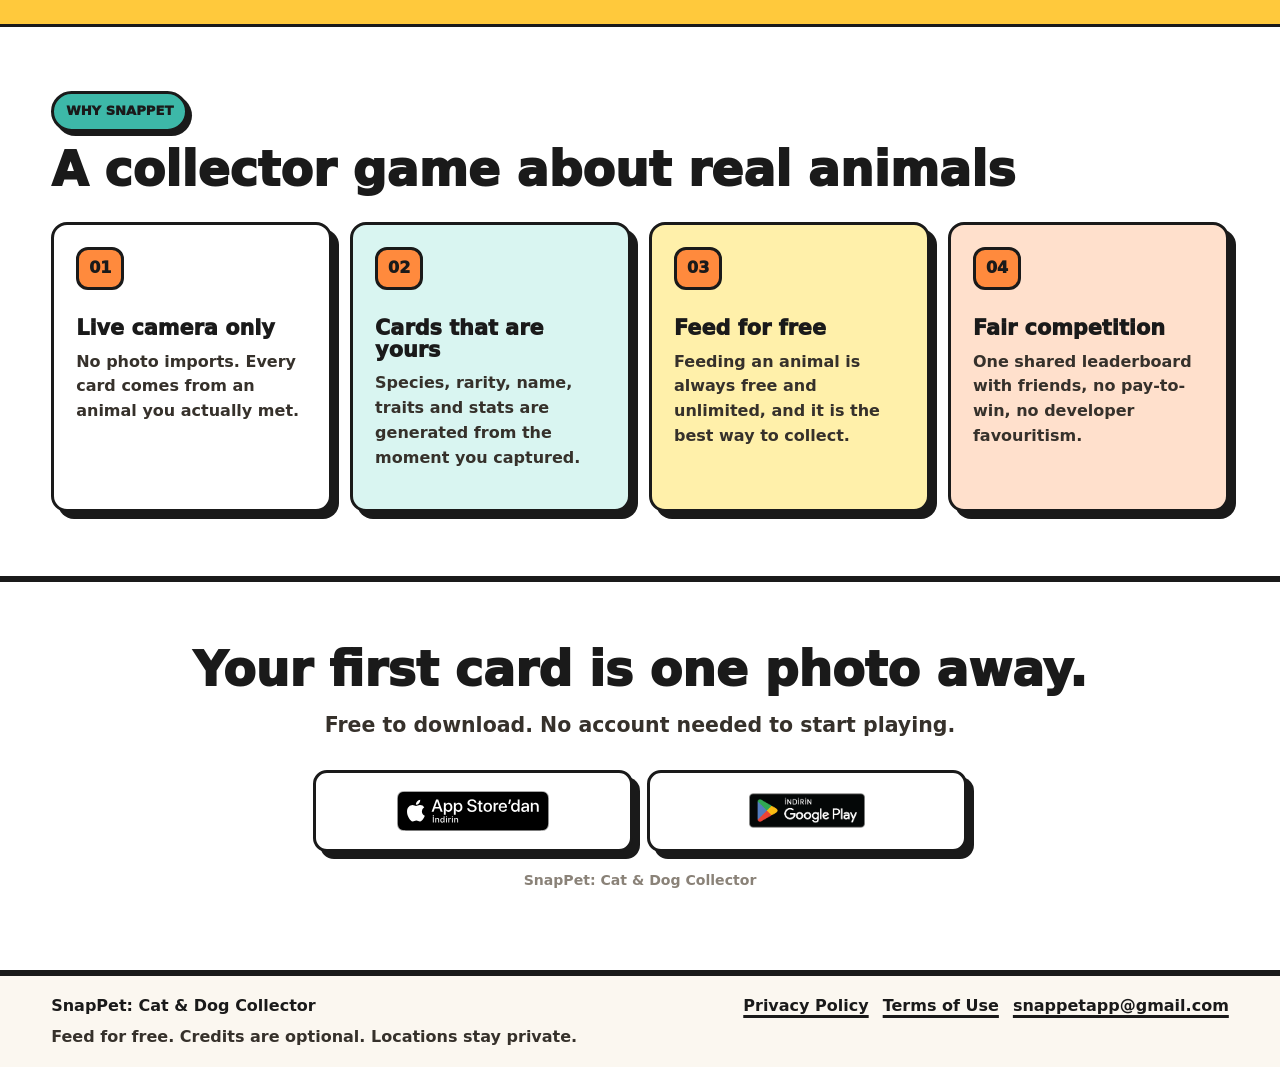
==== commit 499e3e7e: "Match the store cards and offer both platforms on the home page" ====
--- a/download.html
+++ b/download.html
@@ -54,28 +54,38 @@
     .hero-visual {
       width: min(100%, 320px);
     }
-    /* Official Apple and Google badge artwork, used unmodified. The two badges are
-       matched on height rather than width because their aspect ratios differ, and
-       Google ships theirs with built-in clear space, so it needs to be ~7% taller
-       for the two black rectangles to read as the same size. */
-    .actions {
+    /* Equal-sized cards holding the official badge artwork. The two badges have
+       different aspect ratios, so the card is what gets matched, not the image:
+       both flex to the same width and the badge is centred inside. */
+    .lp-store {
+      display: flex;
+      flex: 1 1 200px;
+      max-width: 320px;
       align-items: center;
-      --badge-h: clamp(46px, 12.8vw, 56px);
-    }
-    .lp-store {
-      display: inline-flex;
-      transition: transform .12s ease;
+      justify-content: center;
+      min-height: 82px;
+      padding: 14px 18px;
+      border: 3px solid var(--ink);
+      border-radius: 14px;
+      background: var(--surface);
+      box-shadow: var(--shadow);
+      transition: transform .12s ease, box-shadow .12s ease;
     }
     .lp-store:hover {
-      transform: translate(2px, 2px);
+      transform: translate(3px, 3px);
+      box-shadow: 4px 4px 0 var(--ink);
     }
     .lp-store img {
       display: block;
       width: auto;
-      height: var(--badge-h);
-    }
+      max-width: 100%;
+      height: auto;
+      max-height: 42px;
+    }
+    /* Google ships its badge with built-in clear space, so it needs to be ~7%
+       taller for the two black rectangles to read as the same size. */
     .lp-store[data-store="android"] img {
-      height: calc(var(--badge-h) * 1.07);
+      max-height: 45px;
     }
     /* On a phone the hero has to end above the browser toolbar, or the second
        store button lands underneath it. */
@@ -96,6 +106,10 @@
       }
       .lp-trust {
         margin-top: 16px;
+      }
+      .lp-store {
+        flex-basis: 100%;
+        max-width: none;
       }
     }
   </style>
@@ -256,9 +270,10 @@
     // There is deliberately NO auto-redirect: Meta rejects bridge pages that jump
     // straight to a store, so the visitor always taps the button themselves.
 
-    // Fill from App Store Connect > Analytics > Acquisition > Campaigns > Create Campaign.
-    // Apple ignores `ct` unless `pt` is present, so iOS attribution stays dark until then.
-    var APPLE_PROVIDER_TOKEN = '';
+    // Provider token from App Store Connect > Analytics > Acquisition > Campaigns.
+    // It belongs to the developer account, not the app, so it is the same for every
+    // campaign. Apple ignores `ct` without it.
+    var APPLE_PROVIDER_TOKEN = '128375664';
     var APPLE_ID = '6784579838';
     var ANDROID_PACKAGE = 'com.easestack.snappet';
 
@@ -271,8 +286,10 @@
     var source = tag('utm_source', 'web');
     var medium = tag('utm_medium', 'referral');
 
-    var iosURL = 'https://apps.apple.com/app/id' + APPLE_ID + '?ct=' + campaign + '&mt=8';
-    if (APPLE_PROVIDER_TOKEN) iosURL += '&pt=' + encodeURIComponent(APPLE_PROVIDER_TOKEN);
+    // Same shape App Store Connect's own campaign link generator emits.
+    var iosURL = 'https://apps.apple.com/app/apple-store/id' + APPLE_ID + '?';
+    if (APPLE_PROVIDER_TOKEN) iosURL += 'pt=' + encodeURIComponent(APPLE_PROVIDER_TOKEN) + '&';
+    iosURL += 'ct=' + campaign + '&mt=8';
 
     var referrer = 'utm_source=' + source + '&utm_medium=' + medium + '&utm_campaign=' + campaign;
     var androidURL = 'https://play.google.com/store/apps/details?id=' + ANDROID_PACKAGE +
--- a/styles.css
+++ b/styles.css
@@ -243,6 +243,26 @@
   font-weight: 900;
 }
 
+/* Platform mark tile inside a download button. The selector has to be compound:
+   `.download-button span` above sets display:grid on every span in the button. */
+.download-button .store-mark {
+  display: inline-flex;
+  flex: 0 0 auto;
+  align-items: center;
+  justify-content: center;
+  width: 54px;
+  height: 54px;
+  border: 3px solid var(--ink);
+  border-radius: 14px;
+  background: var(--surface);
+}
+
+.download-button .store-mark svg {
+  width: 27px;
+  height: 27px;
+  fill: var(--ink);
+}
+
 .hero-visual {
   justify-self: center;
   width: min(100%, 430px);
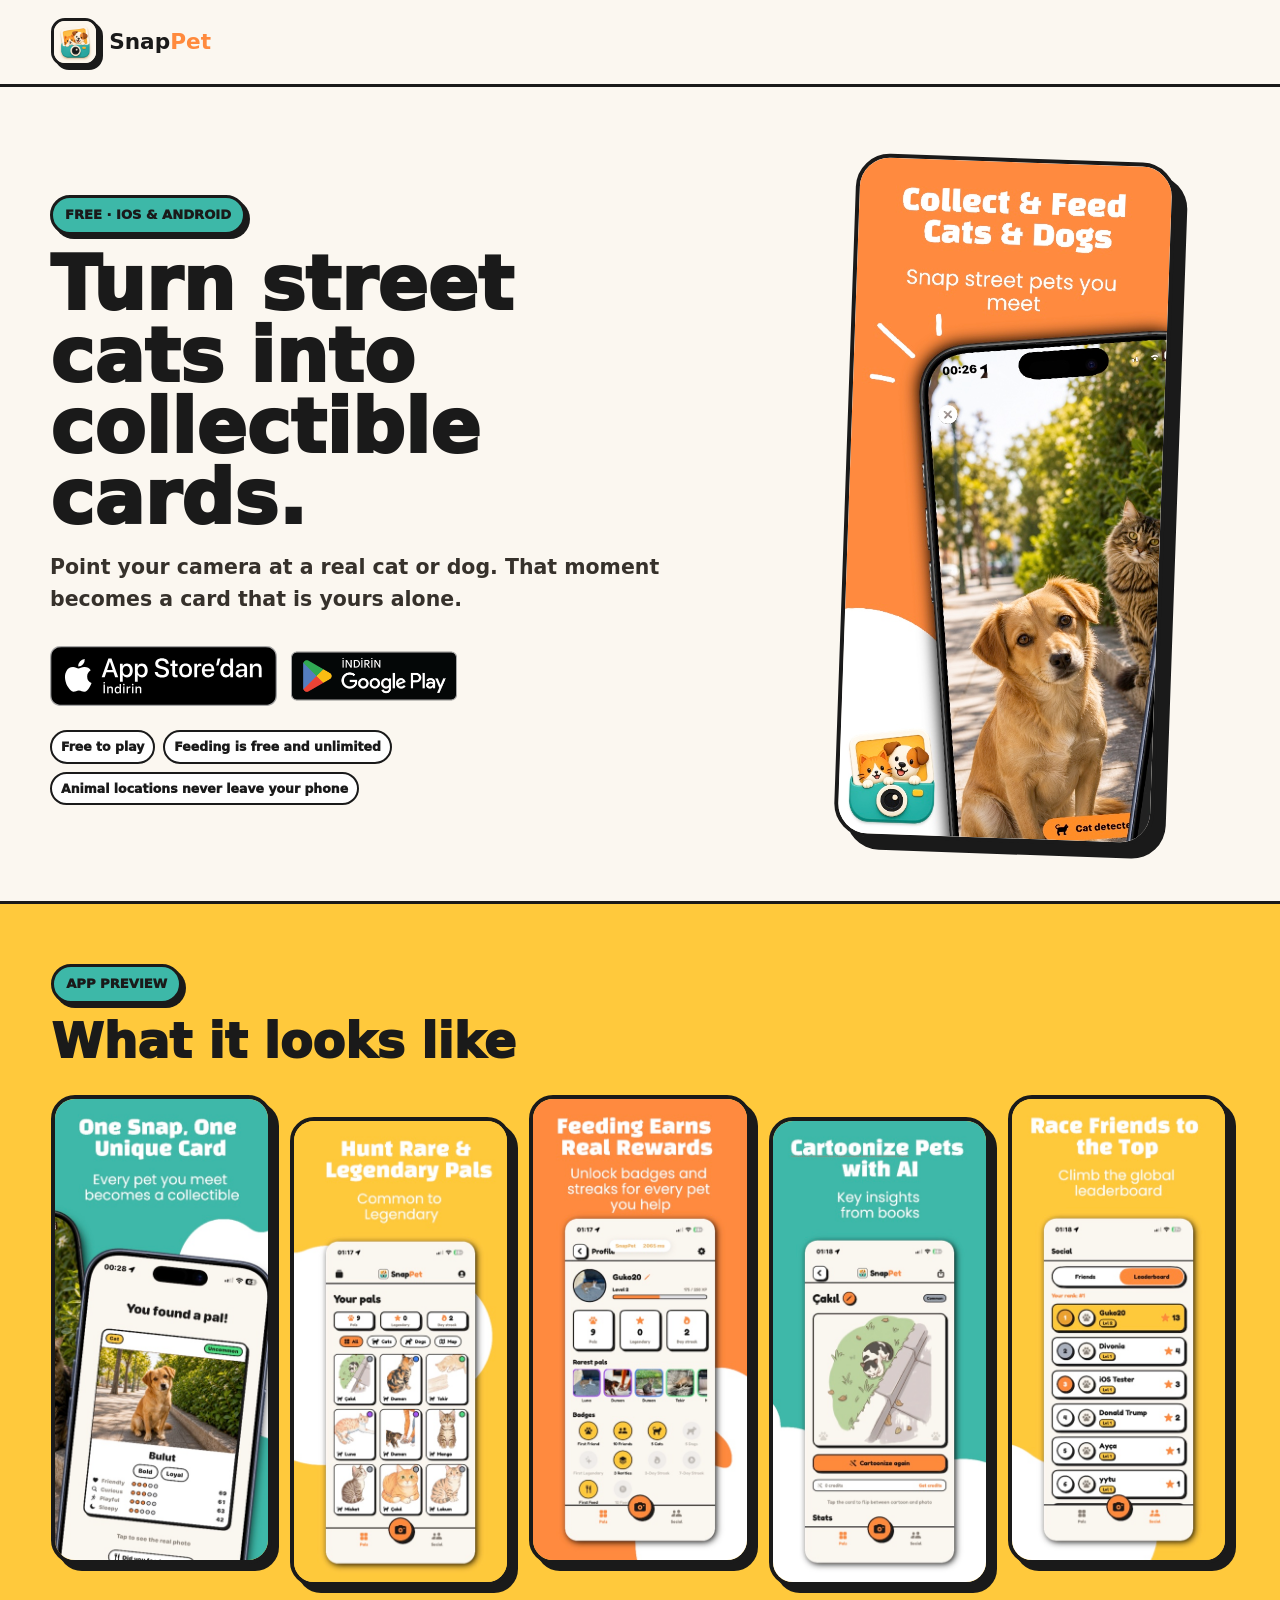
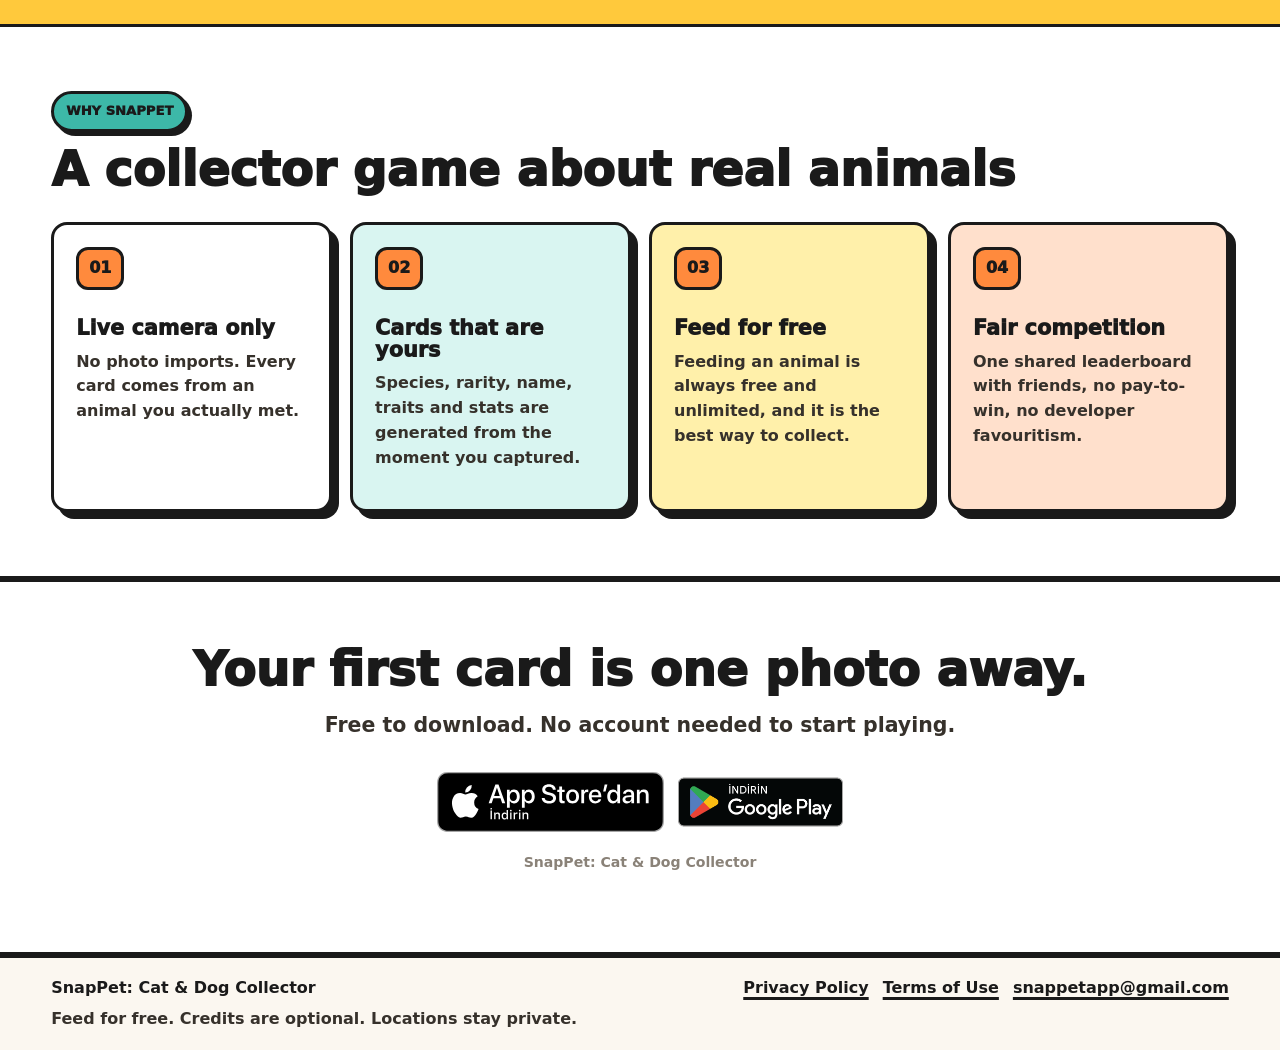
==== commit fb5046d6: "Let the store badges stand on their own instead of nesting them in cards" ====
--- a/download.html
+++ b/download.html
@@ -54,38 +54,31 @@
     .hero-visual {
       width: min(100%, 320px);
     }
-    /* Equal-sized cards holding the official badge artwork. The two badges have
-       different aspect ratios, so the card is what gets matched, not the image:
-       both flex to the same width and the badge is centred inside. */
+    /* The official badges are already buttons: a black rounded rectangle with its
+       own padding and corner radius. Wrapping them in a second bordered card read
+       as a button inside a button, which is where the dead space came from. They
+       stand on their own. The height is capped so both still fit one row on a
+       narrow phone. */
+    .actions {
+      align-items: center;
+      --badge-h: clamp(48px, 5.2vw, 60px);
+    }
     .lp-store {
-      display: flex;
-      flex: 1 1 200px;
-      max-width: 320px;
-      align-items: center;
-      justify-content: center;
-      min-height: 82px;
-      padding: 14px 18px;
-      border: 3px solid var(--ink);
-      border-radius: 14px;
-      background: var(--surface);
-      box-shadow: var(--shadow);
-      transition: transform .12s ease, box-shadow .12s ease;
+      display: inline-flex;
+      transition: transform .12s ease;
     }
     .lp-store:hover {
-      transform: translate(3px, 3px);
-      box-shadow: 4px 4px 0 var(--ink);
+      transform: translate(2px, 2px);
     }
     .lp-store img {
       display: block;
       width: auto;
-      max-width: 100%;
-      height: auto;
-      max-height: 42px;
+      height: var(--badge-h);
     }
     /* Google ships its badge with built-in clear space, so it needs to be ~7%
        taller for the two black rectangles to read as the same size. */
     .lp-store[data-store="android"] img {
-      max-height: 45px;
+      height: calc(var(--badge-h) * 1.07);
     }
     /* On a phone the hero has to end above the browser toolbar, or the second
        store button lands underneath it. */
@@ -106,10 +99,6 @@
       }
       .lp-trust {
         margin-top: 16px;
-      }
-      .lp-store {
-        flex-basis: 100%;
-        max-width: none;
       }
     }
   </style>
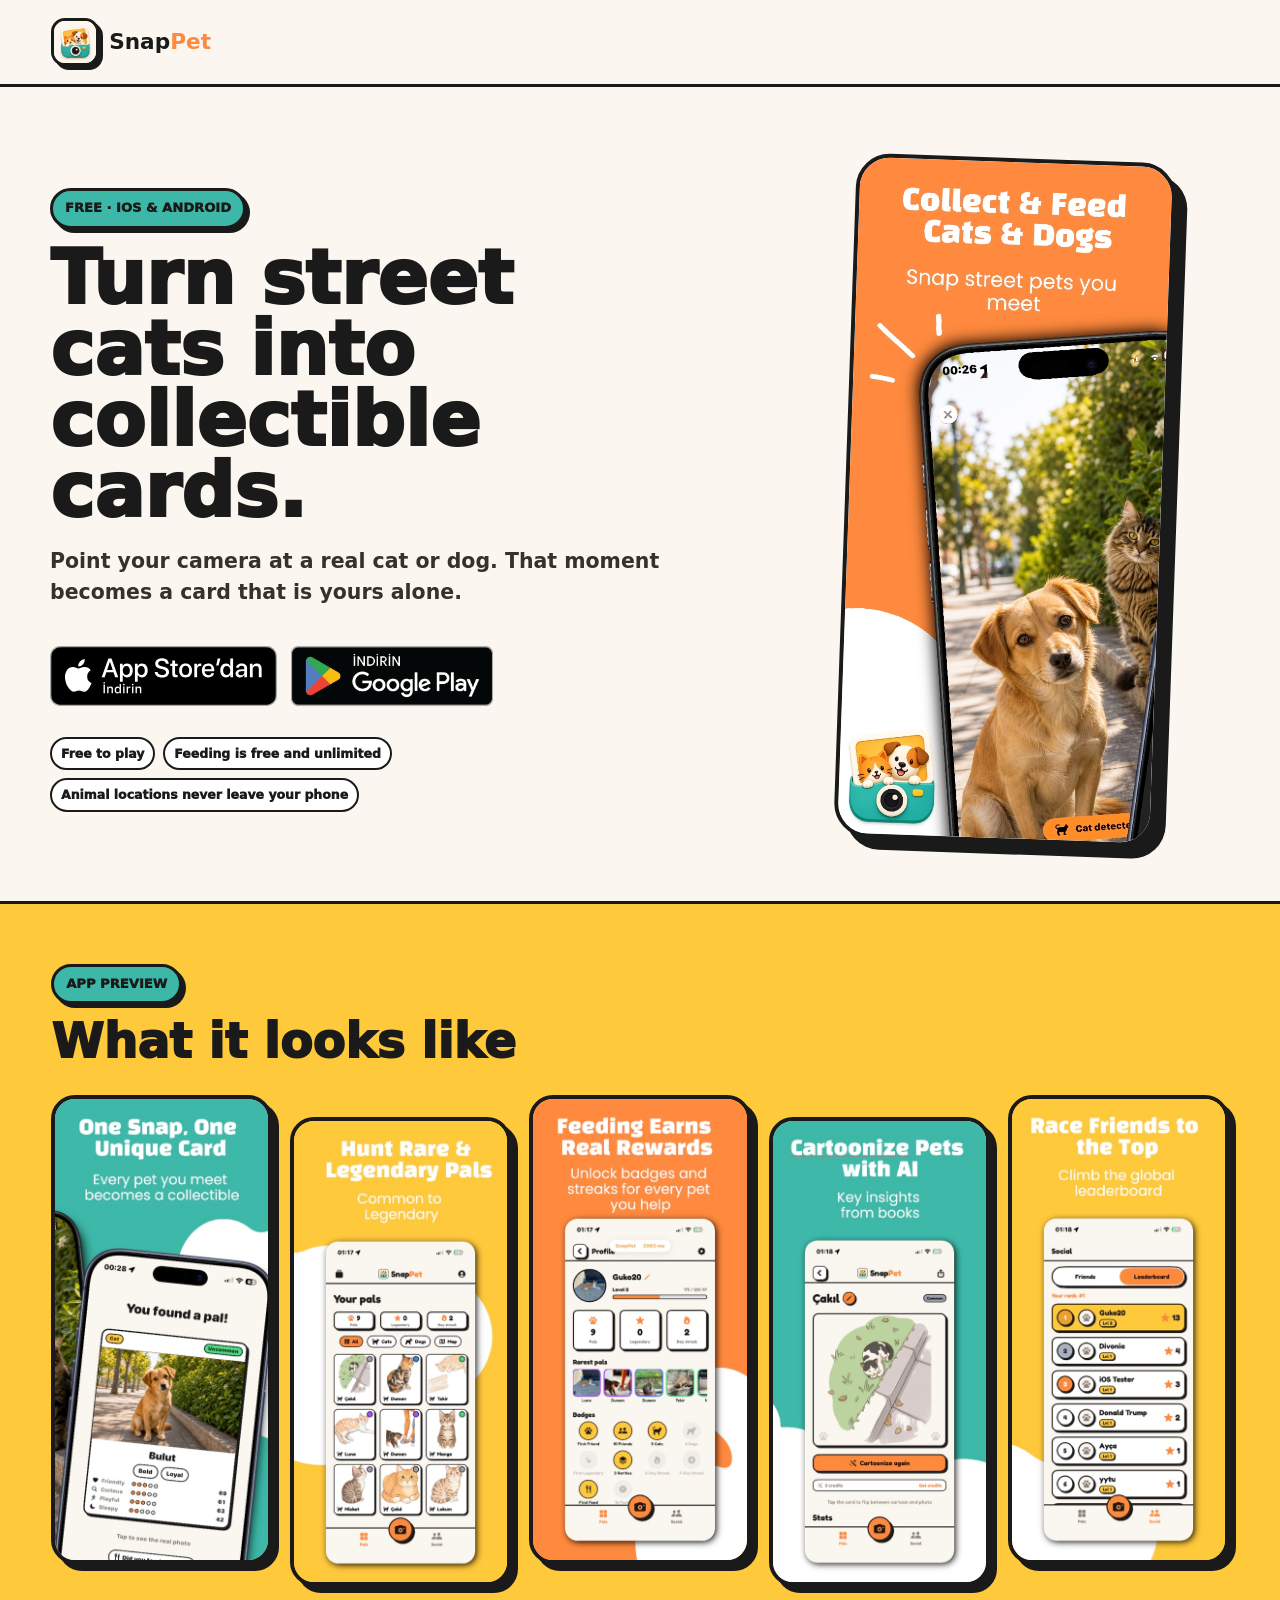
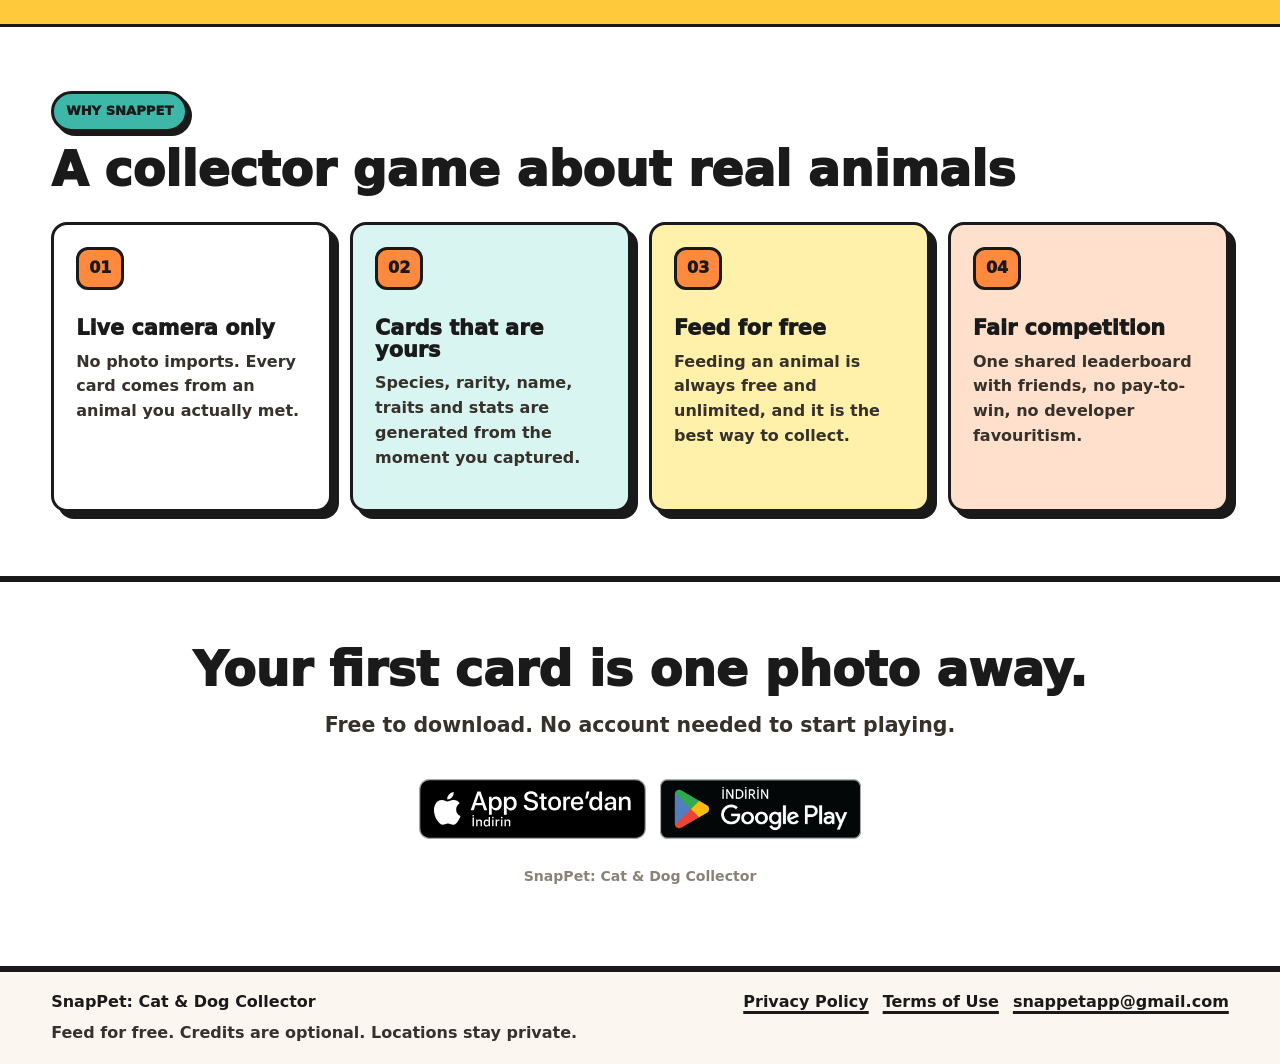
==== commit 4de9f9ae: "Size the Play badge by its artwork, not its padded canvas" ====
--- a/download.html
+++ b/download.html
@@ -61,7 +61,7 @@
        narrow phone. */
     .actions {
       align-items: center;
-      --badge-h: clamp(48px, 5.2vw, 60px);
+      --badge-h: clamp(52px, 5vw, 60px);
     }
     .lp-store {
       display: inline-flex;
@@ -75,10 +75,12 @@
       width: auto;
       height: var(--badge-h);
     }
-    /* Google ships its badge with built-in clear space, so it needs to be ~7%
-       taller for the two black rectangles to read as the same size. */
+    /* Google's PNG is 646x250 but its artwork is only 646x192 — the remaining 23%
+       is transparent padding baked into the file, while the Apple SVG fills its
+       viewBox exactly. Measured, not guessed: 1 / 0.768 makes the two black
+       rectangles the same visible height. */
     .lp-store[data-store="android"] img {
-      height: calc(var(--badge-h) * 1.07);
+      height: calc(var(--badge-h) * 1.302);
     }
     /* On a phone the hero has to end above the browser toolbar, or the second
        store button lands underneath it. */
